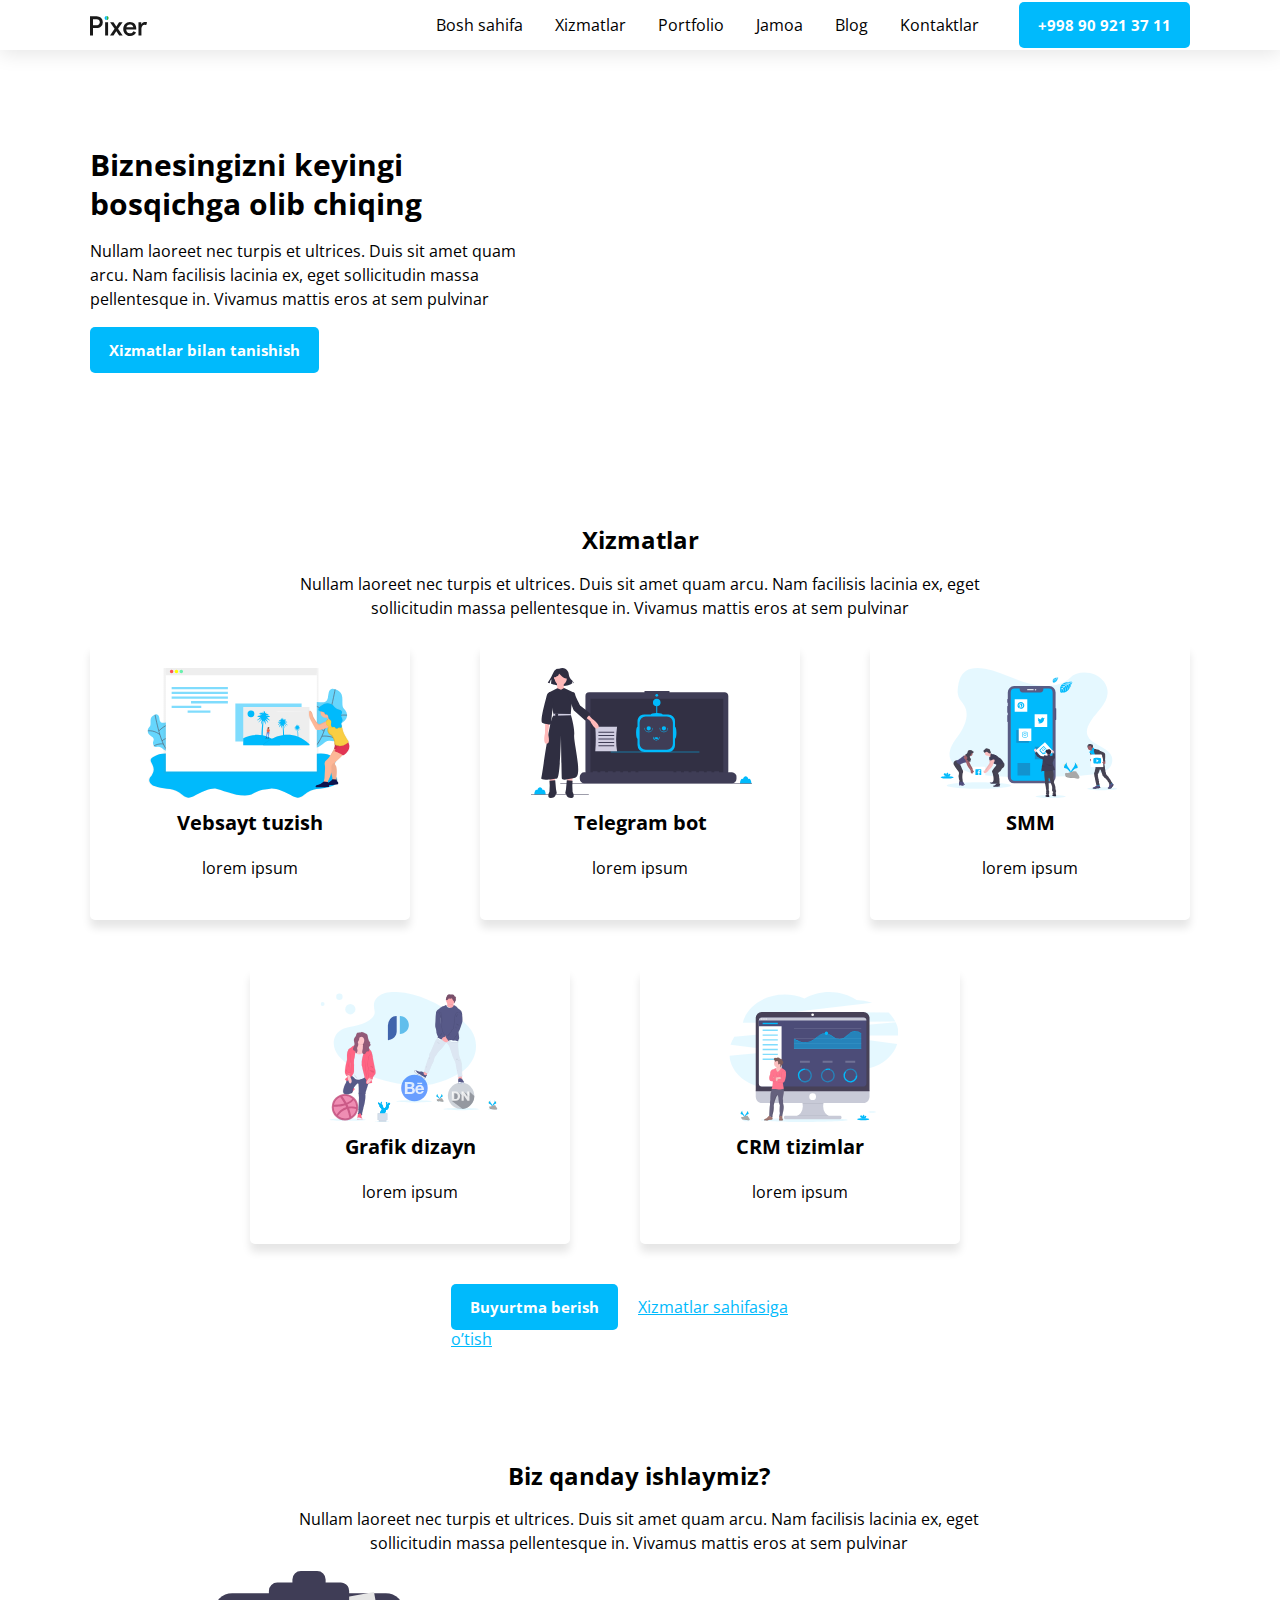
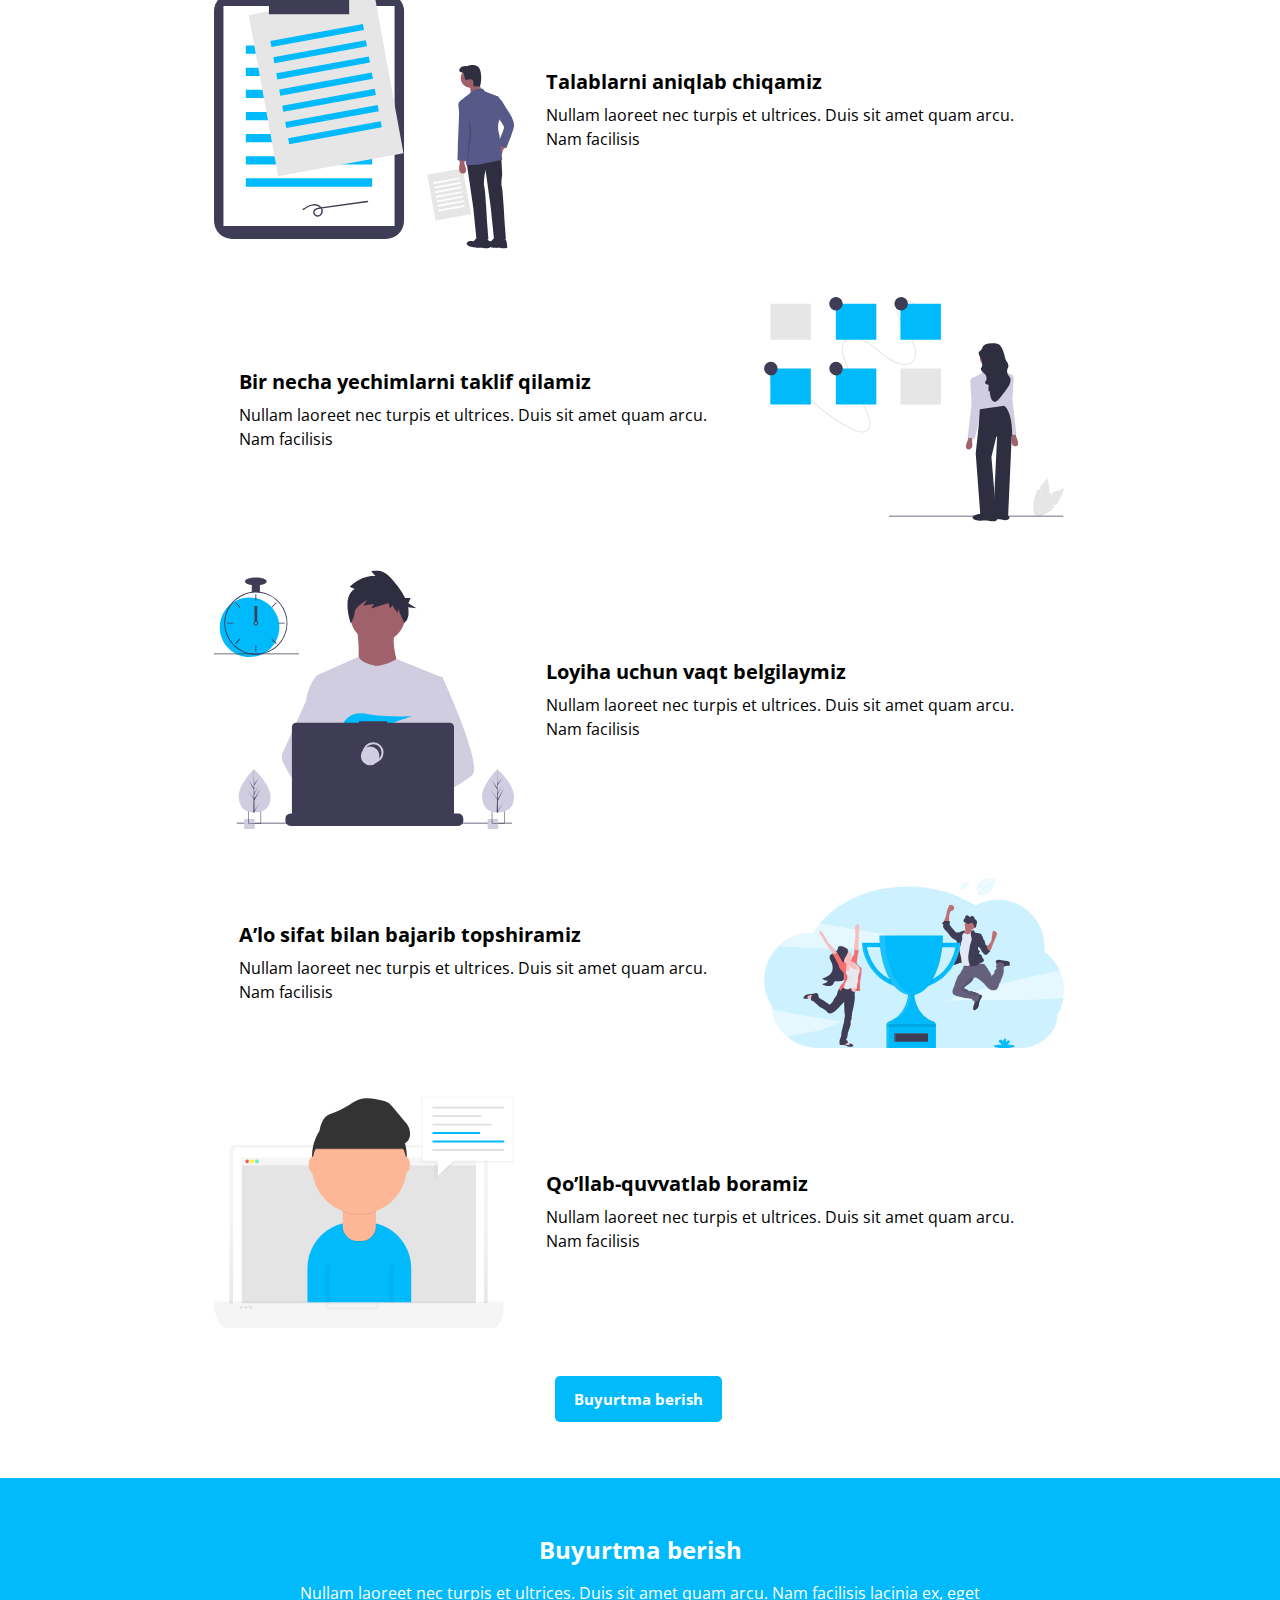
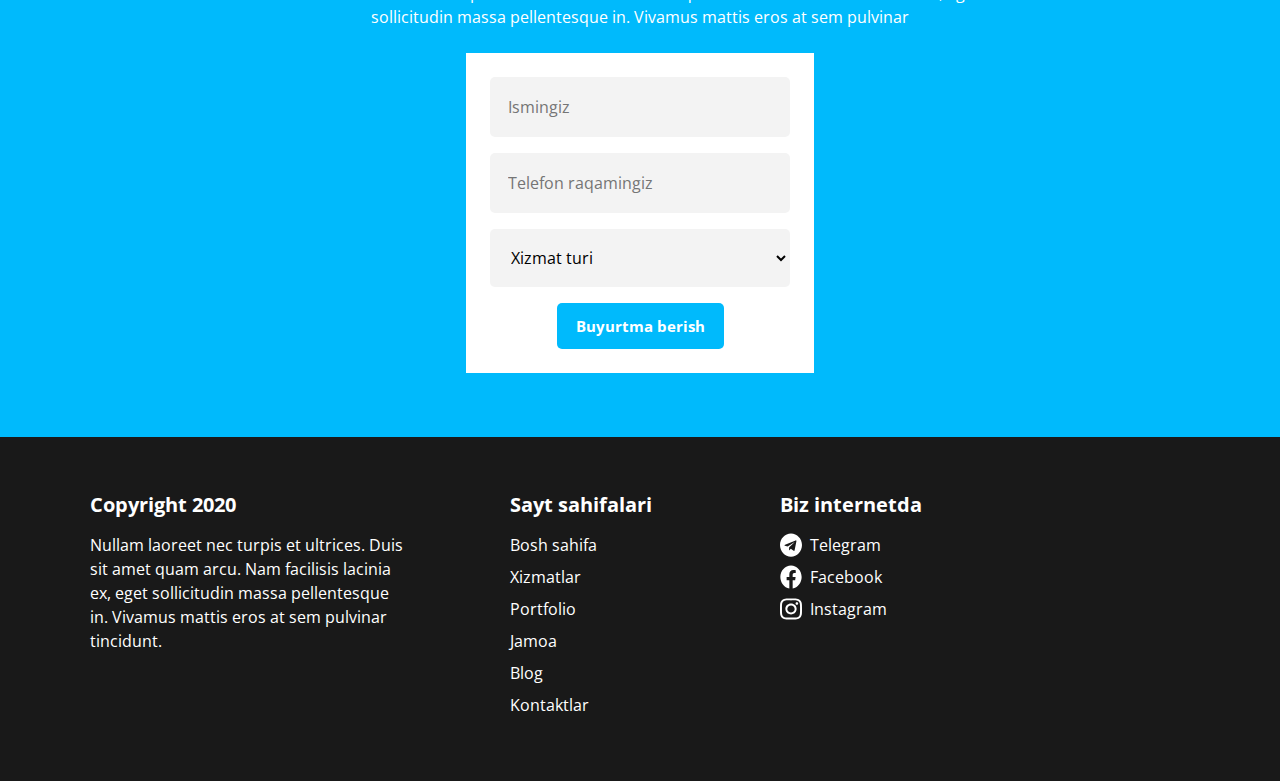
==== index.html @ 8076c312 "Initial commit" ====
<!DOCTYPE html>
<html lang="uz">
<head>
    <meta charset="UTF-8">
    <meta http-equiv="X-UA-Compatible" content="IE=edge">
    <meta name="viewport" content="width=device-width, initial-scale=1.0">
    <title>Pixer</title>
    <!-- <link rel="stylesheet" href="./css/normalize.css"> -->
    <!-- <link rel="stylesheet" href="./css/main.css"> -->
    <link rel="stylesheet" href="./css/main.min.css">
</head>
<body>
    <!-- header start -->
    <header class="header-inner">
        <div class="container">
            <div class="header-box">
                <a class="header-logo-link" href="./index.html">
                    <img class="header-logo-img" src="./img/Pixer-logo.svg" width="58" height="20" alt="Pixer's logo">
                </a>
                <!-- nav start -->
                <nav class="header-nav">
                    <ul class="nav-list">
                        <li class="nav-item">
                            <a class="nav-link" href="./index.html">Bosh sahifa</a>
                        </li>
                        <li class="nav-item">
                            <a class="nav-link" href="./services.html">Xizmatlar</a>
                        </li>
                        <li class="nav-item">
                            <a class="nav-link" href="./portfolio.html">Portfolio</a>
                        </li>
                        <li class="nav-item">
                            <a class="nav-link" href="./team.html">Jamoa</a>
                        </li>
                        <li class="nav-item">
                            <a class="nav-link" href="./blog.html">Blog</a>
                        </li>
                        <li class="nav-item">
                            <a class="nav-link" href="./contacts.html">Kontaktlar</a>
                        </li>
                    </ul>
                </nav>
                <!-- nav end -->
                <a class="header-link-tel header-tel" href="tel:+998909213711">+998 90 921 37 11</a>
            </div>
        </div>
    </header>
    <!-- header end -->
    <!-- main start -->
    <main>
        <!-- section business start -->
        <section class="business">
            <div class="container">
                <div class="business-box-primary">
                    <div class="business-box">
                        <h1 class="business-title">Biznesingizni keyingi bosqichga
                            olib chiqing</h1>
                        <div class="business-box-text">
                            <p class="business-text">
                                Nullam laoreet nec turpis et ultrices. Duis sit amet quam arcu. Nam facilisis lacinia
                                ex, eget sollicitudin massa pellentesque in. Vivamus mattis eros at sem pulvinar
                            </p>
                        </div>
                        <a class="header-link-tel business-link" href="#">Xizmatlar bilan tanishish</a>
                    </div>
                    <iframe class="business-video" width="458" height="258"
                        src="https://www.youtube.com/embed/6_pru8U2RmM" title="YouTube video player"
                        allow="accelerometer; autoplay; clipboard-write; encrypted-media; gyroscope; picture-in-picture"
                        allowfullscreen></iframe>
                </div>
            </div>
        </section>
        <!-- section business end -->

        <!-- section services start  -->
        <section class="services">
            <div class="container">
                <div class="services-box-primary">
                    <div class="services-box">
                        <h2 class="business-title services-title">Xizmatlar</h2>
                        <p class="business-text services-text">
                            Nullam laoreet nec turpis et ultrices. Duis sit amet quam arcu. Nam facilisis lacinia ex,
                            eget sollicitudin massa pellentesque in. Vivamus mattis eros at sem pulvinar
                        </p>
                    </div>
                    <ul class="services-list">
                        <li class="services-item services-item-website">
                            <a class="services-item-link" href="./website.html">
                                <h3 class="services-item-title">Vebsayt tuzish</h3>
                                <p class="services-item-text">lorem ipsum</p>
                            </a>
                        </li>
                        <li class="services-item services-item-bot">
                            <a class="services-item-link" href="./telegram.html">
                                <h3 class="services-item-title">Telegram bot</h3>
                                <p class="services-item-text">lorem ipsum</p>
                            </a>
                        </li>
                        <li class="services-item services-item-smm">
                            <a class="services-item-link" href="./smm.html">
                                <h3 class="services-item-title">SMM</h3>
                                <p class="services-item-text">lorem ipsum</p>
                            </a>
                        </li>
                        <li class="services-item services-item-graphic">
                            <a class="services-item-link" href="./graphic.html">
                                <h3 class="services-item-title">Grafik dizayn</h3>
                                <p class="services-item-text">lorem ipsum</p>
                            </a>
                        </li>
                        <li class="services-item services-item-crm">
                            <a class="services-item-link" href="./crm.html">
                                <h3 class="services-item-title">CRM tizimlar</h3>
                                <p class="services-item-text">lorem ipsum</p>
                            </a>
                        </li>
                    </ul>
                    <span class="services-box-tiny">
                        <a class="header-link-tel services-order-link business-link" href="#">Buyurtma berish</a>
                        <a class="services-link" href="#">Xizmatlar sahifasiga o’tish</a>
                    </span>
                </div>
            </div>
        </section>
        <!-- section services end  -->

        <!-- section work start -->
        <section class="work">
            <div class="container">
                <div class="work-box-primary">
                    <div class="work-box">
                        <h2 class="business-title work-title">Biz qanday ishlaymiz?</h2>
                        <p class="business-text work-text">
                            Nullam laoreet nec turpis et ultrices. Duis sit amet quam arcu. Nam facilisis lacinia ex,
                            eget sollicitudin massa pellentesque in. Vivamus mattis eros at sem pulvinar
                        </p>
                    </div>
                    <ol class="work-list">
                        <li class="work-item work-item-requirements">
                            <div class="work-item-box">
                                <h3 class="business-title work-item-title">Talablarni aniqlab chiqamiz</h3>
                                <p class="business-text work-item-text">
                                    Nullam laoreet nec turpis et ultrices. Duis sit amet quam arcu. Nam facilisis
                                </p>
                            </div>
                        </li>
                        <li class="work-item work-item-solutions">
                            <div class="work-item-box">
                                <h3 class="business-title work-item-title">
                                    Bir necha yechimlarni taklif qilamiz
                                </h3>
                                <p class="business-text work-item-text">
                                    Nullam laoreet nec turpis et ultrices. Duis sit amet quam arcu. Nam facilisis
                                </p>
                            </div>
                        </li>
                        <li class="work-item work-item-project">
                            <div class="work-item-box">
                                <h3 class="business-title work-item-title">
                                    Loyiha uchun vaqt belgilaymiz
                                </h3>
                                <p class="business-text work-item-text">
                                    Nullam laoreet nec turpis et ultrices. Duis sit amet quam arcu. Nam facilisis
                                </p>
                            </div>
                        </li>
                        <li class="work-item work-item-quality">
                            <div class="work-item-box">
                                <h3 class="business-title work-item-title">
                                    A’lo sifat bilan bajarib topshiramiz
                                </h3>
                                <p class="business-text work-item-text">
                                    Nullam laoreet nec turpis et ultrices. Duis sit amet quam arcu. Nam facilisis
                                </p>
                            </div>
                        </li>
                        <li class="work-item work-item-support">
                            <div class="work-item-box">
                                <h3 class="business-title work-item-title">
                                    Qo’llab-quvvatlab boramiz
                                </h3>
                                <p class="business-text work-item-text">
                                    Nullam laoreet nec turpis et ultrices. Duis sit amet quam arcu. Nam facilisis
                                </p>
                            </div>
                        </li>
                    </ol>
                    <span class="work-box-tiny">
                        <a class="header-link-tel business-link" href="#">Buyurtma berish</a>
                    </span>
                </div>
            </div>
        </section>
        <!-- section work end -->

        <!-- section order start -->
        <section class="order">
            <div class="container">
                <div class="order-box-primary">
                    <div class="order-box">
                        <h2 class="business-title order-title">Buyurtma berish</h2>
                        <p class="business-text order-text">
                            Nullam laoreet nec turpis et ultrices. Duis sit amet quam arcu. Nam facilisis lacinia ex,
                            eget sollicitudin massa pellentesque in. Vivamus mattis eros at sem pulvinar
                        </p>
                    </div>
                    <form class="order-form" action="https://echo.htmlacademy.ru/courses" method="post"
                        autocomplete="off">
                        <input class="business-text input-name" type="text" name="user_name"
                            aria-label="Enter your name" placeholder="Ismingiz" required>
                        <input class="business-text input-name" type="tel" name="user_phone"
                            aria-label="Enter your phone number" placeholder="Telefon raqamingiz" required>
                        <select class="business-text input-name" name="service_type" aria-label="Choose our services"
                            required>
                            <option value="" selected disabled>Xizmat turi</option>
                            <option value="Vebsayt tuzish">Vebsayt tuzish</option>
                            <option value="Telegram bot">Telegram bot</option>
                            <option value="SMM">SMM</option>
                            <option value="Grafik dizayn">Grafik dizayn</option>
                            <option value="CRM tizimlar">CRM tizimlar</option>
                        </select>
                        <button class="header-link-tel order-btn business-link" type="submit">
                            Buyurtma berish
                        </button>
                    </form>
                </div>
            </div>
        </section>
        <!-- section order end -->
    </main>
    <!-- main end -->

    <!-- footer start -->
    <footer class="site-footer">
        <div class="container">
            <div class="footer-box-primary">
                <div class="footer-box">
                    <strong class="business-text footer-item-text">Copyright 2020</strong>
                    <p class="business-text footer-text">
                        Nullam laoreet nec turpis et ultrices. Duis sit amet quam arcu. Nam facilisis lacinia ex, eget
                        sollicitudin massa pellentesque in. Vivamus mattis eros at sem pulvinar tincidunt.
                    </p>
                </div>
                <div>
                    <strong class="business-text footer-item-text">Sayt sahifalari</strong>
                    <ul class="footer-list">
                        <li class="footer-item">
                            <a class="footer-item-link" href="./index.html">Bosh sahifa</a>
                        </li>
                        <li class="footer-item">
                            <a class="footer-item-link" href="./services.html">Xizmatlar</a>
                        </li>
                        <li class="footer-item">
                            <a class="footer-item-link" href="./portfolio.html">Portfolio</a>
                        </li>
                        <li class="footer-item">
                            <a class="footer-item-link" href="./team.html">Jamoa</a>
                        </li>
                        <li class="footer-item">
                            <a class="footer-item-link" href="./blog.html">Blog</a>
                        </li>
                        <li class="footer-item">
                            <a class="footer-item-link" href="./contacts.html">Kontaktlar</a>
                        </li>
                    </ul>
                </div>
                <div>
                    <strong class="business-text footer-item-text">Biz internetda</strong>
                    <ul class="footer-list">
                        <li class="footer-item">
                            <a class="footer-item-link footer-item-icon-link footer-item-telegram" target="blank"
                                href="#">Telegram</a>
                        </li>
                        <li class="footer-item">
                            <a class="footer-item-link footer-item-icon-link footer-item-facebook" target="blank"
                                href="#">Facebook</a>
                        </li>
                        <li class="footer-item">
                            <a class="footer-item-link footer-item-icon-link footer-item-instagram" target="blank"
                                href="#">Instagram</a>
                        </li>
                    </ul>
                </div>
            </div>
        </div>
    </footer>
    <!-- footer end -->
</body>
</html>
---- css/main.css ----
:root {
    --text-color: #000;
    --link-color: #fff;
    --bgcolor-link: #00bafc;
    --bgcolor-link-hover: #00bafccc;
    --bgcolor-link-active: #00bafc99;
    --input-bgcolor: #f3f3f3;
    --footer-bgcolor: #191919;
    --bgcolor-active: #191919b3;
    --shadow-color: #0000001a;
    --shadow-color-active: #00000033;
}

@font-face {
    font-family: "Open Sans";
    font-style: normal;
    font-weight: 400;
    src: local(''),
        url('../fonts/open-sans-v29-latin-regular.woff2') format('woff2'),
        url('../fonts/open-sans-v29-latin-regular.woff') format('woff');
}

@font-face {
    font-family: "Open Sans";
    font-style: normal;
    font-weight: 700;
    src: local(''),
        url('../fonts/open-sans-v29-latin-700.woff2') format('woff2'),
        url('../fonts/open-sans-v29-latin-700.woff') format('woff');
}

* {
    box-sizing: border-box;
}

body {
    margin: 0px;
    font-family: "Open sans", "Arial", sans-serif;
    font-weight: 400;
}

img {
    vertical-align: middle;
}

.container {
    max-width: 1140px;
    margin: 0 auto;
    padding: 0px 20px;
}

/* header start */
.header-inner {
    box-shadow: 0px 4px 20px var(--shadow-color);
}

.header-box {
    display: flex;
    align-items: center;
}

.header-logo-link {
    margin-right: auto;
}

.header-logo-img {
    width: 58px;
}

.header-logo-img:hover {
    opacity: 0.8;
}

.header-logo-img:active {
    opacity: 0.5;
}

.header-nav {
    margin-right: 24px;
}

.nav-list {
    display: flex;
    /* margin: 0px; */
    padding: 0px;
    list-style-type: none;
}

.nav-link {
    padding: 16px;
    color: var(--text-color);
    text-decoration: none;
}

.nav-link:hover {
    border-bottom: 3px solid var(--footer-bgcolor);
}

.nav-link:active {
    color: var(--link-color);
    background-color: var(--bgcolor-active);
    border: none;
}

.header-link-tel {
    display: inline-block;
    padding: 8px 16px;
    font-family: 'Open Sans';
    font-size: 15px;
    line-height: 24px;
    font-weight: 700;
    color: var(--link-color);
    background-color: var(--bgcolor-link);
    border: 3px solid transparent;
    border-radius: 5px;
    text-decoration: none;
}

.header-tel:hover {
    color: var(--bgcolor-link);
    background-color: var(--link-color);
    border: 3px solid var(--bgcolor-link);
    border-radius: 5px;
}

.header-tel:active {
    color: var(--link-color);
    background-color: var(--bgcolor-link-active);
    border-radius: 5px;
    border: 3px solid transparent;
}

/* header end */

/* main start */
/* section business start */
.business {
    padding: 80px 0px;
}

.business-box-primary {
    display: flex;
    justify-content: space-between;
    align-items: center;
}

.business-box {
    width: 470px;
}

.business-title {
    margin: 0px;
    margin-bottom: 16px;
    font-family: "Open Sans";
    font-size: 30px;
    line-height: 130%;
    font-weight: 700;
    color: var(--text-color);
}

.business-box-text {
    width: 466px;
    margin-bottom: 16px;
}

.business-text {
    margin: 0px;
    margin-bottom: 16px;
    font-size: 16px;
    line-height: 24px;
    color: var(--text-color);
}

.business-link:hover {
    color: var(--link-color);
    background-color: var(--bgcolor-link-hover);
    border-radius: 5px;
}

.business-link:active {
    color: var(--link-color);
    background: var(--bgcolor-link-active);
    border-radius: 5px;
}

.business-video {
    border: none;
    border-radius: 5px;
}

/* section business end */

/* section services start */
.services {
    padding: 56px 0px;
}

.services-box {
    width: 719px;
    margin: 0 auto;
    margin-bottom: 24px;
}

.services-title {
    font-size: 24px;
    text-align: center;
}

.services-text {
    margin: 0px;
    text-align: center;
}

.services-list {
    display: flex;
    justify-content: center;
    flex-wrap: wrap;
    margin: 0px;
    margin-bottom: 40px;
    padding: 0px;
    list-style-type: none;
}

.services-item {
    width: 320px;
    margin-right: 70px;
    margin-bottom: 48px;
    padding: 24px 0px;
    border-radius: 5px;
    box-shadow: 0px 8px 8px var(--shadow-color);
}

.services-item:hover {
    box-shadow: 0px 12px 21px var(--shadow-color);
}

.services-item:active {
    box-shadow: 0px 4px 4px var(--shadow-color-active);
}

.services-item:nth-child(3) {
    margin-right: 0px;
}

.services-item:nth-child(4) {
    margin-bottom: 0px;
}

.services-item:nth-child(5) {
    margin-bottom: 0px;
}

.services-item::before {
    content: "";
    display: block;
    margin-bottom: -8px;
    background-repeat: no-repeat;

}

.services-item-website::before {
    width: 203px;
    margin-left: 57px;
    height: 130px;
    background-image: url("../img/website-illustration.svg");
}

.services-item-bot::before {
    width: 222px;
    margin-left: 50px;
    height: 130px;
    background-image: url("../img/bot-illustration.svg");
}

.services-item-smm::before {
    width: 177px;
    margin-left: 70px;
    height: 130px;
    background-image: url("../img/smm-illustration.svg");
}

.services-item-graphic::before {
    width: 179px;
    margin-left: 70px;
    height: 130px;
    background-image: url("../img/design-illustration.svg");
}

.services-item-crm::before {
    width: 169px;
    margin-left: 89px;
    height: 130px;
    background-image: url("../img/crm-illustration.svg");
}

.services-item-link {
    text-decoration: none;
}

.services-item-title {
    font-size: 20px;
    line-height: 130%;
    font-weight: 700;
    text-align: center;
    color: var(--text-color);
}

.services-item-text {
    font-size: 16px;
    line-height: 24px;
    text-align: center;
    color: var(--text-color);
}

.services-box-tiny {
    display: block;
    width: 378px;
    margin: 0 auto;
}

.services-order-link {
    display: inline-block;
    margin-right: 16px;
}

.services-link {
    color: var(--bgcolor-link);
}

/* section services end */

/* section work start */
.work {
    padding: 56px 137px 56px 134px;
}

.work-box {
    width: 719px;
    margin: 0 auto;
    margin-bottom: 16px;
}

.work-title {
    font-size: 24px;
    text-align: center;
}

.work-text {
    margin: 0px;
    text-align: center;
}

.work-list {
    width: 850px;
    margin: 0 auto;
    margin-bottom: 48px;
    padding: 0px;
    list-style-type: none;
}

.work-item {
    display: flex;
    flex-direction: row;
    align-items: center;
    margin: 0 auto;
    margin-bottom: 48px;
}

.work-item::before {
    content: "";
    margin-right: 32px;
    background-repeat: no-repeat;
}

.work-item:nth-child(even)::before {
    content: "";
    margin-right: 0px;
    margin-left: 32px;
    background-repeat: no-repeat;
}

.work-item:nth-child(even) {
    flex-direction: row-reverse;
    margin-right: 0px;
}

.work-item-requirements::before {
    width: 300px;
    height: 278px;
    background-image: url("../img/requirements.svg");
}

.work-item-solutions::before {
    width: 300px;
    height: 225px;
    background-image: url("../img/solutions.svg");
}

.work-item-project::before {
    width: 300px;
    height: 259px;
    background-image: url("../img/project.svg");
}

.work-item-quality::before {
    width: 300px;
    height: 171px;
    background-image: url("../img/quality.svg");
}

.work-item-support::before {
    width: 300px;
    height: 232px;
    background-image: url("../img/support.svg");
}

.work-item-box {
    width: 493px;
}

.work-item-title {
    margin-bottom: 8px;
    font-size: 20px;
}

.work-item-text {
    margin: 0px;
}

.work-box-tiny {
    display: block;
    width: 167px;
    margin: 0 auto;
}

/* section work end */

/* section order start */
.order {
    padding-top: 56px;
    padding-bottom: 64px;
    background-color: var(--bgcolor-link);
}

.order-box {
    width: 719px;
    margin: 0 auto;
    margin-bottom: 24px;
}

.order-title {
    font-size: 24px;
    text-align: center;
    color: var(--link-color);
}

.order-text {
    margin: 0px;
    text-align: center;
    color: var(--link-color);
}

.order-form {
    width: 348px;
    margin: 0 auto;
    padding: 24px;
    background-color: var(--link-color);
}

.input-name {
    width: 300px;
    padding: 16px 0px 16px 16px;
    color: var(--text-color);
    background-color: var(--input-bgcolor);
    border-color: transparent;
    border-radius: 5px;
}

.order-btn {
    display: block;
    width: 167px;
    margin: 0 auto;
    border-color: transparent;
}

/* secton order end */

/* main end */

/* footer start */
.site-footer {
    padding: 56px 0px;
    background-color: var(--footer-bgcolor);
}

.footer-box-primary {
    display: flex;
    align-items: baseline;
}

.footer-box {
    width: 320px;
    margin-right: 100px;
}

.footer-title {
    display: inline-block;
    font-weight: 700;
    font-size: 20px;
    line-height: 130%;
    color: var(--link-color);
}

.footer-text {
    margin: 0px;
    color: var(--link-color);
}

.footer-list {
    width: 183px;
    margin: 0px;
    margin-right: 87px;
    padding: 0px;
    list-style-type: none;
}

.footer-item-text {
    display: inline-block;
    font-weight: 700;
    font-size: 20px;
    color: var(--link-color);
}

.footer-item-link {
    display: block;
    margin-bottom: 8px;
    font-size: 16px;
    line-height: 24px;
    color: var(--link-color);
    text-decoration: none;
}

.footer-item-link:hover {
    color: var(--bgcolor-link);
}

.footer-item-link:active {
    opacity: 0.6;
}

.footer-item-icon-link {
    position: relative;
    padding-left: 30px;
}

.footer-item-icon-link::before {
    position: absolute;
    content: "";
    background-repeat: no-repeat;
    width: 22px;
    height: 24px;
    left: 0px;
}

.footer-item-telegram::before {
    background-image: url("../img/telegram.svg");
}

.footer-item-facebook::before {
    background-image: url("../img/facebook.svg");
}

.footer-item-instagram::before {
    background-image: url("../img/instagram.svg");
}

/* footer end */
---- css/main.min.css ----
/*! normalize.css v8.0.1 | MIT License | github.com/necolas/normalize.css */html{line-height:1.15;-webkit-text-size-adjust:100%}body{margin:0}main{display:block}h1{font-size:2em;margin:.67em 0}hr{box-sizing:content-box;height:0;overflow:visible}pre{font-family:monospace,monospace;font-size:1em}a{background-color:transparent}abbr[title]{border-bottom:none;text-decoration:underline;text-decoration:underline dotted}b,strong{font-weight:bolder}code,kbd,samp{font-family:monospace,monospace;font-size:1em}small{font-size:80%}sub,sup{font-size:75%;line-height:0;position:relative;vertical-align:baseline}sub{bottom:-.25em}sup{top:-.5em}img{border-style:none}button,input,optgroup,select,textarea{font-family:inherit;font-size:100%;line-height:1.15;margin:0}button,input{overflow:visible}button,select{text-transform:none}[type=button],[type=reset],[type=submit],button{-webkit-appearance:button}[type=button]::-moz-focus-inner,[type=reset]::-moz-focus-inner,[type=submit]::-moz-focus-inner,button::-moz-focus-inner{border-style:none;padding:0}[type=button]:-moz-focusring,[type=reset]:-moz-focusring,[type=submit]:-moz-focusring,button:-moz-focusring{outline:1px dotted ButtonText}fieldset{padding:.35em .75em .625em}legend{box-sizing:border-box;color:inherit;display:table;max-width:100%;padding:0;white-space:normal}progress{vertical-align:baseline}textarea{overflow:auto}[type=checkbox],[type=radio]{box-sizing:border-box;padding:0}[type=number]::-webkit-inner-spin-button,[type=number]::-webkit-outer-spin-button{height:auto}[type=search]{-webkit-appearance:textfield;outline-offset:-2px}[type=search]::-webkit-search-decoration{-webkit-appearance:none}::-webkit-file-upload-button{-webkit-appearance:button;font:inherit}details{display:block}summary{display:list-item}template{display:none}[hidden]{display:none}:root{--text-color:#000;--link-color:#fff;--bgcolor-link:#00bafc;--bgcolor-link-hover:#00bafccc;--bgcolor-link-active:#00bafc99;--input-bgcolor:#f3f3f3;--footer-bgcolor:#191919;--bgcolor-active:#191919b3;--shadow-color:#0000001a;--shadow-color-active:#00000033}@font-face{font-family:"Open Sans";font-style:normal;font-weight:400;src:local(''),url('../fonts/open-sans-v29-latin-regular.woff2') format('woff2'),url('../fonts/open-sans-v29-latin-regular.woff') format('woff')}@font-face{font-family:"Open Sans";font-style:normal;font-weight:700;src:local(''),url('../fonts/open-sans-v29-latin-700.woff2') format('woff2'),url('../fonts/open-sans-v29-latin-700.woff') format('woff')}*{-webkit-box-sizing:border-box;box-sizing:border-box}body{margin:0;font-family:"Open sans",Arial,sans-serif;font-weight:400}img{vertical-align:middle}.container{max-width:1140px;margin:0 auto;padding:0 20px}.header-inner{-webkit-box-shadow:0 4px 20px var(--shadow-color);box-shadow:0 4px 20px var(--shadow-color)}.header-box{display:-webkit-box;display:-ms-flexbox;display:flex;-webkit-box-align:center;-ms-flex-align:center;align-items:center}.header-logo-link{margin-right:auto}.header-logo-img{width:58px}.header-logo-img:hover{opacity:.8}.header-logo-img:active{opacity:.5}.header-nav{margin-right:24px}.nav-list{display:-webkit-box;display:-ms-flexbox;display:flex;padding:0;list-style-type:none}.nav-link{padding:16px;color:var(--text-color);text-decoration:none}.nav-link:hover{border-bottom:3px solid var(--footer-bgcolor)}.nav-link:active{color:var(--link-color);background-color:var(--bgcolor-active);border:none}.header-link-tel{display:inline-block;padding:8px 16px;font-family:'Open Sans';font-size:15px;line-height:24px;font-weight:700;color:var(--link-color);background-color:var(--bgcolor-link);border:3px solid transparent;border-radius:5px;text-decoration:none}.header-tel:hover{color:var(--bgcolor-link);background-color:var(--link-color);border:3px solid var(--bgcolor-link);border-radius:5px}.header-tel:active{color:var(--link-color);background-color:var(--bgcolor-link-active);border-radius:5px;border:3px solid transparent}.business{padding:80px 0}.business-box-primary{display:-webkit-box;display:-ms-flexbox;display:flex;-webkit-box-pack:justify;-ms-flex-pack:justify;justify-content:space-between;-webkit-box-align:center;-ms-flex-align:center;align-items:center}.business-box{width:470px}.business-title{margin:0;margin-bottom:16px;font-family:"Open Sans";font-size:30px;line-height:130%;font-weight:700;color:var(--text-color)}.business-box-text{width:466px;margin-bottom:16px}.business-text{margin:0;margin-bottom:16px;font-size:16px;line-height:24px;color:var(--text-color)}.business-link:hover{color:var(--link-color);background-color:var(--bgcolor-link-hover);border-radius:5px}.business-link:active{color:var(--link-color);background:var(--bgcolor-link-active);border-radius:5px}.business-video{border:none;border-radius:5px}.services{padding:56px 0}.services-box{width:719px;margin:0 auto;margin-bottom:24px}.services-title{font-size:24px;text-align:center}.services-text{margin:0;text-align:center}.services-list{display:-webkit-box;display:-ms-flexbox;display:flex;-webkit-box-pack:center;-ms-flex-pack:center;justify-content:center;-ms-flex-wrap:wrap;flex-wrap:wrap;margin:0;margin-bottom:40px;padding:0;list-style-type:none}.services-item{width:320px;margin-right:70px;margin-bottom:48px;padding:24px 0;border-radius:5px;-webkit-box-shadow:0 8px 8px var(--shadow-color);box-shadow:0 8px 8px var(--shadow-color)}.services-item:hover{-webkit-box-shadow:0 12px 21px var(--shadow-color);box-shadow:0 12px 21px var(--shadow-color)}.services-item:active{-webkit-box-shadow:0 4px 4px var(--shadow-color-active);box-shadow:0 4px 4px var(--shadow-color-active)}.services-item:nth-child(3){margin-right:0}.services-item:nth-child(4){margin-bottom:0}.services-item:nth-child(5){margin-bottom:0}.services-item::before{content:"";display:block;margin-bottom:-8px;background-repeat:no-repeat}.services-item-website::before{width:203px;margin-left:57px;height:130px;background-image:url("../img/website-illustration.svg")}.services-item-bot::before{width:222px;margin-left:50px;height:130px;background-image:url("../img/bot-illustration.svg")}.services-item-smm::before{width:177px;margin-left:70px;height:130px;background-image:url("../img/smm-illustration.svg")}.services-item-graphic::before{width:179px;margin-left:70px;height:130px;background-image:url("../img/design-illustration.svg")}.services-item-crm::before{width:169px;margin-left:89px;height:130px;background-image:url("../img/crm-illustration.svg")}.services-item-link{text-decoration:none}.services-item-title{font-size:20px;line-height:130%;font-weight:700;text-align:center;color:var(--text-color)}.services-item-text{font-size:16px;line-height:24px;text-align:center;color:var(--text-color)}.services-box-tiny{display:block;width:378px;margin:0 auto}.services-order-link{display:inline-block;margin-right:16px}.services-link{color:var(--bgcolor-link)}.work{padding:56px 137px 56px 134px}.work-box{width:719px;margin:0 auto;margin-bottom:16px}.work-title{font-size:24px;text-align:center}.work-text{margin:0;text-align:center}.work-list{width:850px;margin:0 auto;margin-bottom:48px;padding:0;list-style-type:none}.work-item{display:-webkit-box;display:-ms-flexbox;display:flex;-webkit-box-orient:horizontal;-webkit-box-direction:normal;-ms-flex-direction:row;flex-direction:row;-webkit-box-align:center;-ms-flex-align:center;align-items:center;margin:0 auto;margin-bottom:48px}.work-item::before{content:"";margin-right:32px;background-repeat:no-repeat}.work-item:nth-child(even)::before{content:"";margin-right:0;margin-left:32px;background-repeat:no-repeat}.work-item:nth-child(even){-webkit-box-orient:horizontal;-webkit-box-direction:reverse;-ms-flex-direction:row-reverse;flex-direction:row-reverse;margin-right:0}.work-item-requirements::before{width:300px;height:278px;background-image:url("../img/requirements.svg")}.work-item-solutions::before{width:300px;height:225px;background-image:url("../img/solutions.svg")}.work-item-project::before{width:300px;height:259px;background-image:url("../img/project.svg")}.work-item-quality::before{width:300px;height:171px;background-image:url("../img/quality.svg")}.work-item-support::before{width:300px;height:232px;background-image:url("../img/support.svg")}.work-item-box{width:493px}.work-item-title{margin-bottom:8px;font-size:20px}.work-item-text{margin:0}.work-box-tiny{display:block;width:167px;margin:0 auto}.order{padding-top:56px;padding-bottom:64px;background-color:var(--bgcolor-link)}.order-box{width:719px;margin:0 auto;margin-bottom:24px}.order-title{font-size:24px;text-align:center;color:var(--link-color)}.order-text{margin:0;text-align:center;color:var(--link-color)}.order-form{width:348px;margin:0 auto;padding:24px;background-color:var(--link-color)}.input-name{width:300px;padding:16px 0 16px 16px;color:var(--text-color);background-color:var(--input-bgcolor);border-color:transparent;border-radius:5px}.order-btn{display:block;width:167px;margin:0 auto;border-color:transparent}.site-footer{padding:56px 0;background-color:var(--footer-bgcolor)}.footer-box-primary{display:-webkit-box;display:-ms-flexbox;display:flex;-webkit-box-align:baseline;-ms-flex-align:baseline;align-items:baseline}.footer-box{width:320px;margin-right:100px}.footer-title{display:inline-block;font-weight:700;font-size:20px;line-height:130%;color:var(--link-color)}.footer-text{margin:0;color:var(--link-color)}.footer-list{width:183px;margin:0;margin-right:87px;padding:0;list-style-type:none}.footer-item-text{display:inline-block;font-weight:700;font-size:20px;color:var(--link-color)}.footer-item-link{display:block;margin-bottom:8px;font-size:16px;line-height:24px;color:var(--link-color);text-decoration:none}.footer-item-link:hover{color:var(--bgcolor-link)}.footer-item-link:active{opacity:.6}.footer-item-icon-link{position:relative;padding-left:30px}.footer-item-icon-link::before{position:absolute;content:"";background-repeat:no-repeat;width:22px;height:24px;left:0}.footer-item-telegram::before{background-image:url("../img/telegram.svg")}.footer-item-facebook::before{background-image:url("../img/facebook.svg")}.footer-item-instagram::before{background-image:url("../img/instagram.svg")}
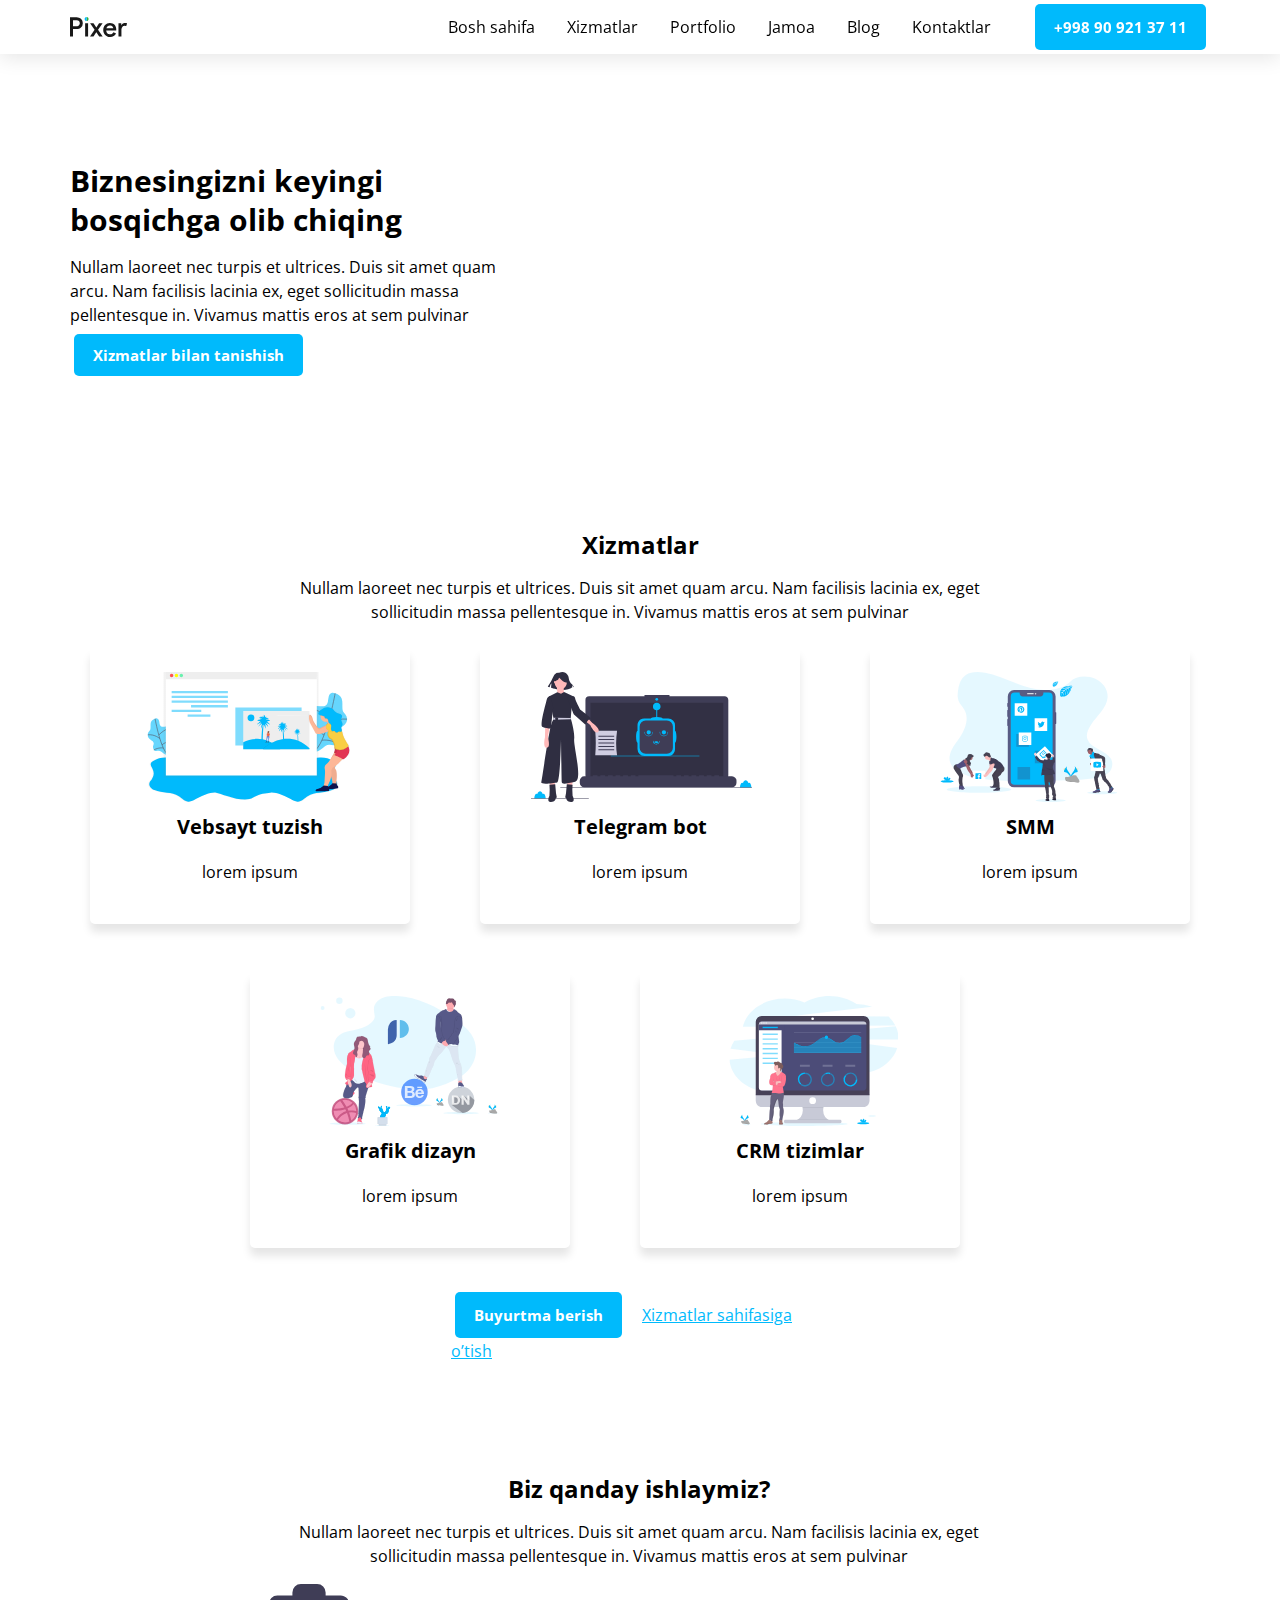
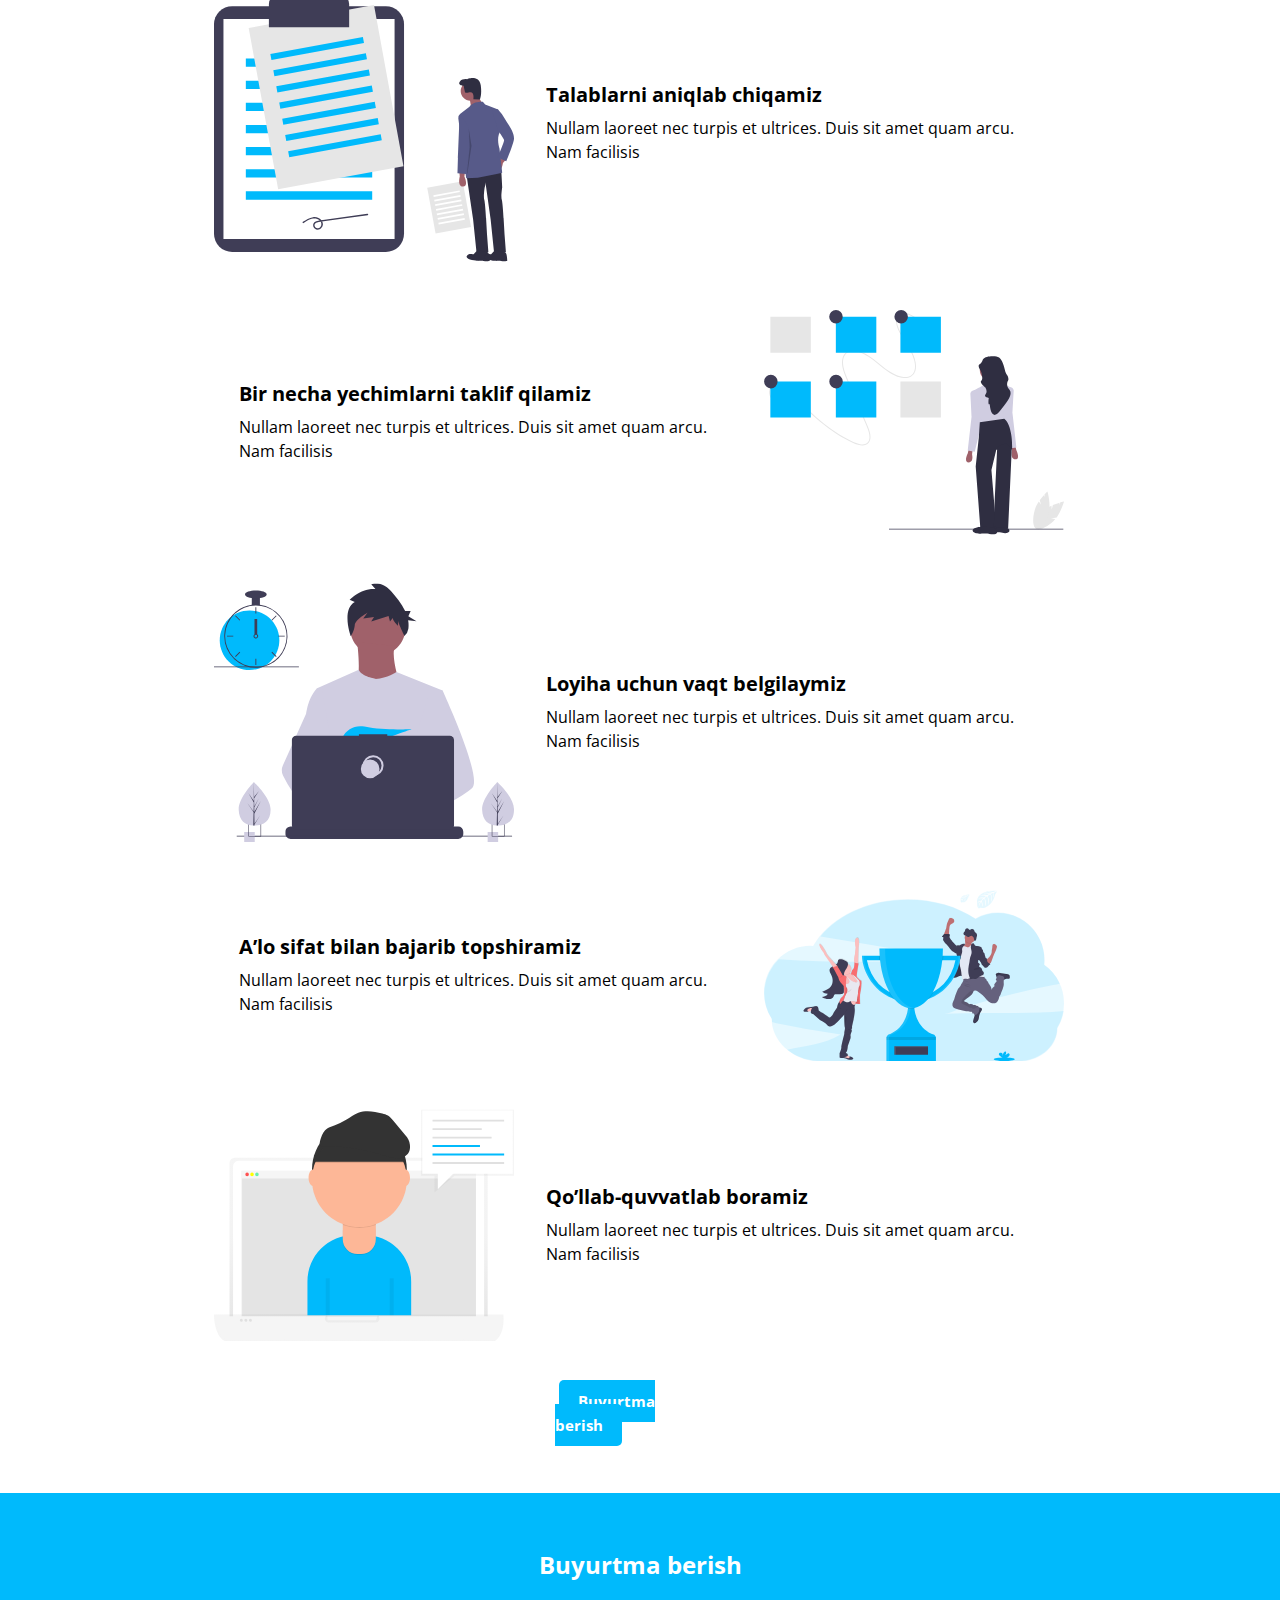
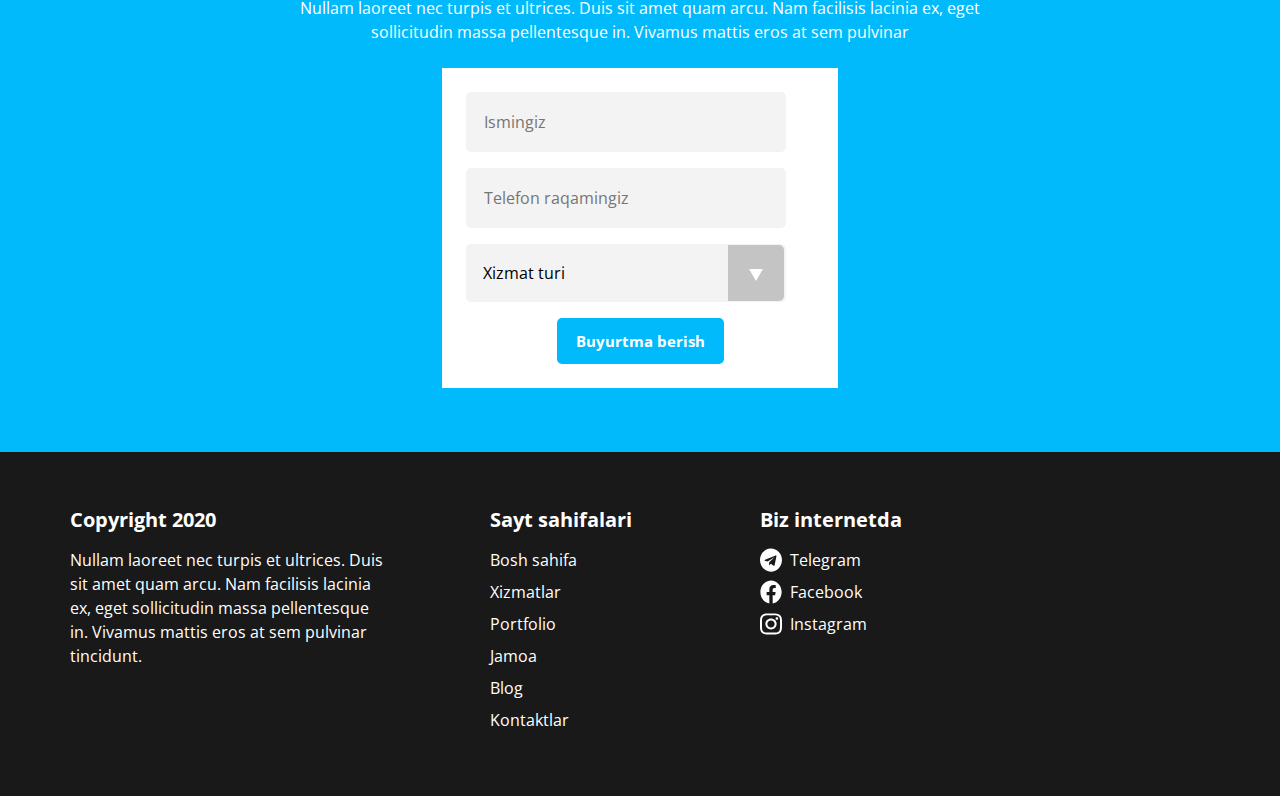
==== commit 153a518a: "Complete" ====
--- a/index.html
+++ b/index.html
@@ -5,9 +5,9 @@
     <meta http-equiv="X-UA-Compatible" content="IE=edge">
     <meta name="viewport" content="width=device-width, initial-scale=1.0">
     <title>Pixer</title>
-    <!-- <link rel="stylesheet" href="./css/normalize.css"> -->
-    <!-- <link rel="stylesheet" href="./css/main.css"> -->
-    <link rel="stylesheet" href="./css/main.min.css">
+    <link rel="stylesheet" href="./css/normalize.css">
+    <link rel="stylesheet" href="./css/main.css">
+    <!-- <link rel="stylesheet" href="./css/main.min.css"> -->
 </head>
 <body>
     <!-- header start -->
@@ -25,6 +25,23 @@
                         </li>
                         <li class="nav-item">
                             <a class="nav-link" href="./services.html">Xizmatlar</a>
+                            <ul class="nav-services-list">
+                                <li class="nav-services-item">
+                                    <a class="nav-services-link" href="#">Vebsayt</a>
+                                </li>
+                                <li class="nav-services-item">
+                                    <a class="nav-services-link" href="#">Telegram bot</a>
+                                </li>
+                                <li class="nav-services-item">
+                                    <a class="nav-services-link" href="#">SMM</a>
+                                </li>
+                                <li class="nav-services-item">
+                                    <a class="nav-services-link" href="#">Grafik dizayn</a>
+                                </li>
+                                <li class="nav-services-item">
+                                    <a class="nav-services-link" href="#">CRM tizim</a>
+                                </li>
+                            </ul>
                         </li>
                         <li class="nav-item">
                             <a class="nav-link" href="./portfolio.html">Portfolio</a>
@@ -36,7 +53,7 @@
                             <a class="nav-link" href="./blog.html">Blog</a>
                         </li>
                         <li class="nav-item">
-                            <a class="nav-link" href="./contacts.html">Kontaktlar</a>
+                            <a class="nav-link" href="#contact">Kontaktlar</a>
                         </li>
                     </ul>
                 </nav>
@@ -47,7 +64,7 @@
     </header>
     <!-- header end -->
     <!-- main start -->
-    <main>
+    <main class="site-main">
         <!-- section business start -->
         <section class="business">
             <div class="container">
@@ -61,7 +78,7 @@
                                 ex, eget sollicitudin massa pellentesque in. Vivamus mattis eros at sem pulvinar
                             </p>
                         </div>
-                        <a class="header-link-tel business-link" href="#">Xizmatlar bilan tanishish</a>
+                        <a class="header-link-tel business-link" href="#services">Xizmatlar bilan tanishish</a>
                     </div>
                     <iframe class="business-video" width="458" height="258"
                         src="https://www.youtube.com/embed/6_pru8U2RmM" title="YouTube video player"
@@ -73,7 +90,7 @@
         <!-- section business end -->
 
         <!-- section services start  -->
-        <section class="services">
+        <section class="services" id="services">
             <div class="container">
                 <div class="services-box-primary">
                     <div class="services-box">
@@ -116,7 +133,7 @@
                         </li>
                     </ul>
                     <span class="services-box-tiny">
-                        <a class="header-link-tel services-order-link business-link" href="#">Buyurtma berish</a>
+                        <a class="header-link-tel services-order-link business-link" href="#order">Buyurtma berish</a>
                         <a class="services-link" href="#">Xizmatlar sahifasiga o’tish</a>
                     </span>
                 </div>
@@ -186,7 +203,7 @@
                         </li>
                     </ol>
                     <span class="work-box-tiny">
-                        <a class="header-link-tel business-link" href="#">Buyurtma berish</a>
+                        <a class="header-link-tel business-link" href="#order">Buyurtma berish</a>
                     </span>
                 </div>
             </div>
@@ -194,7 +211,7 @@
         <!-- section work end -->
 
         <!-- section order start -->
-        <section class="order">
+        <section class="order" id="order">
             <div class="container">
                 <div class="order-box-primary">
                     <div class="order-box">
@@ -210,7 +227,7 @@
                             aria-label="Enter your name" placeholder="Ismingiz" required>
                         <input class="business-text input-name" type="tel" name="user_phone"
                             aria-label="Enter your phone number" placeholder="Telefon raqamingiz" required>
-                        <select class="business-text input-name" name="service_type" aria-label="Choose our services"
+                        <select class="business-text input-name order-select" name="service_type" aria-label="Choose our services"
                             required>
                             <option value="" selected disabled>Xizmat turi</option>
                             <option value="Vebsayt tuzish">Vebsayt tuzish</option>
@@ -231,7 +248,7 @@
     <!-- main end -->
 
     <!-- footer start -->
-    <footer class="site-footer">
+    <footer class="site-footer" id="contact">
         <div class="container">
             <div class="footer-box-primary">
                 <div class="footer-box">
--- a/css/main.css
+++ b/css/main.css
@@ -1,6 +1,7 @@
 :root {
     --text-color: #000;
     --link-color: #fff;
+    --list-bgcolor: #f4f4f4;
     --bgcolor-link: #00bafc;
     --bgcolor-link-hover: #00bafccc;
     --bgcolor-link-active: #00bafc99;
@@ -29,18 +30,37 @@
         url('../fonts/open-sans-v29-latin-700.woff') format('woff');
 }
 
-* {
+html {
+    height: 100%;
     box-sizing: border-box;
+    scroll-behavior: smooth;
 }
 
 body {
+    display: flex;
+    flex-direction: column;
+    height: 100%;
     margin: 0px;
     font-family: "Open sans", "Arial", sans-serif;
     font-weight: 400;
 }
 
 img {
-    vertical-align: middle;
+    display: block;
+    height: auto;
+}
+
+.visually-hidden {
+    position: absolute;
+    width: 1px;
+    height: 1px;
+    margin: -1px;
+    padding: 0;
+    border: 0;
+    white-space: nowrap;
+    clip-path: inset(100%);
+    clip: rect(0 0 0 0);
+    overflow: hidden;
 }
 
 .container {
@@ -51,7 +71,11 @@
 
 /* header start */
 .header-inner {
+    position: fixed;
+    width: 100%;
     box-shadow: 0px 4px 20px var(--shadow-color);
+    background-color: var(--link-color);
+    z-index: 3;
 }
 
 .header-box {
@@ -81,7 +105,7 @@
 
 .nav-list {
     display: flex;
-    /* margin: 0px; */
+    margin: 0px;
     padding: 0px;
     list-style-type: none;
 }
@@ -102,10 +126,55 @@
     border: none;
 }
 
+.nav-item:nth-child(2) {
+    position: relative;
+}
+
+.nav-item:nth-child(2):hover .nav-services-list {
+    display: block;
+    transition: all 0.5s ease;
+}
+
+.nav-item:nth-child(2):hover .nav-services-link {
+    display: block;
+    transition: all 0.5s ease;
+}
+
+.nav-services-list {
+    position: absolute;
+    top: 37px;
+    left: 0px;
+    display: none;
+    margin: 0px;
+    padding: 0px;
+    list-style-type: none;
+}
+
+.nav-services-item {
+    width: 132px;
+    background-color: #fff;
+}
+
+.nav-services-link {
+    padding: 16px;
+    color: var(--text-color);
+    text-decoration: none;
+}
+
+.nav-services-link:hover {
+    color: var(--link-color);
+    background-color: var(--bgcolor-link);
+}
+
+.nav-services-link:active {
+    color: var(--link-color);
+    background-color: var(--bgcolor-link-active);
+}
+
 .header-link-tel {
-    display: inline-block;
+    margin: 4px;
     padding: 8px 16px;
-    font-family: 'Open Sans';
+    font-family: "Open Sans";
     font-size: 15px;
     line-height: 24px;
     font-weight: 700;
@@ -133,9 +202,14 @@
 /* header end */
 
 /* main start */
+.site-main {
+    flex-grow: 1;
+}
+
 /* section business start */
 .business {
-    padding: 80px 0px;
+    padding-top: 135px;
+    padding-bottom: 80px;
 }
 
 .business-box-primary {
@@ -210,7 +284,34 @@
     margin: 0px;
     text-align: center;
 }
-
+.website-list {
+    padding: 0px;
+    list-style-type: none;
+}
+.website-item {
+    position: relative;
+    margin-left: 20px;
+    margin-bottom: 8px;
+    font-size: 16px;
+line-height: 24px;
+color: var(--text-color);
+}
+.website-item:last-child{
+    margin-bottom: 16px;
+}
+.website-item::before{
+    content: "";
+    position: absolute;
+    top: 4px;
+    left: -20px;
+    display: inline-block;
+    width: 12px;
+    height: 12px;
+    background-color: var(--bgcolor-link);
+    border: 1px solid transparent;
+    border-radius: 50%;
+
+}
 .services-list {
     display: flex;
     justify-content: center;
@@ -475,8 +576,15 @@
     border-color: transparent;
     border-radius: 5px;
 }
-
-.order-btn {
+.order-select{
+    position: relative;
+    width: 320px;
+    background-image: url("../img/input-line.svg");
+    background-repeat: no-repeat;
+    background-position-x: calc(50% + 130px);
+    appearance: none;
+}
+.order-btn{
     display: block;
     width: 167px;
     margin: 0 auto;
@@ -574,4 +682,155 @@
     background-image: url("../img/instagram.svg");
 }
 
-/* footer end */+/* footer end */
+
+/* page 2 services */
+
+/* main start */
+/* section service start */
+.service {
+    padding-top: 122px;
+}
+
+.service-box {
+    width: 800px;
+    margin: 0 auto;
+    margin-bottom: 72px;
+}
+
+.service-title {
+    margin: 0px;
+    margin-bottom: 16px;
+    font-size: 40px;
+    line-height: 130%;
+    font-weight: 700;
+    text-align: center;
+    color: var(--text-color);
+
+}
+
+.service-text {
+    margin: 0px;
+    font-size: 16px;
+    line-height: 24px;
+    text-align: center;
+    color: var(--text-color);
+}
+
+.service-list {
+    margin: 0px;
+    padding: 80px 0px;
+    background-color: var(--list-bgcolor);
+    list-style-type: none;
+}
+
+.service-item {
+    position: relative;
+    width: 804px;
+    margin: 0 auto;
+    margin-bottom: 64px;
+    padding: 32px 32px 32px 0px;
+    background-color: var(--link-color);
+    border-radius: 5px;
+    box-shadow: 0px 8px 8px var(--shadow-color);
+}
+.service-item:last-child{
+    margin-bottom: 0px;
+}
+.service-item:hover {
+    box-shadow: 0px 12px 21px var(--shadow-color);
+}
+
+.service-item:active {
+    box-shadow: 0px 4px 4px var(--shadow-color-active);
+}
+
+.service-item::before {
+    position: absolute;
+    left: 24px;
+    content: "";
+    width: 200px;
+    height: 128px;
+}
+.service-item-website::before{
+    background-image: url("../img/website-illustration.svg");
+}
+.service-item-telegram::before{
+    height: 117px;
+    background-image: url("../img/bot-illustration.svg");
+}
+.service-item-smm::before{
+    height: 146px;
+    background-image: url("../img/smm-illustration.svg");
+}
+.service-item-graphic::before{
+    height: 145px;
+    background-image: url("../img/design-illustration.svg");
+}
+.service-item-crm::before{
+    height: 154px;
+    background-image: url("../img/crm-illustration.svg");
+}
+.service-item-box {
+    width: 541px;
+    margin-left: auto;
+}
+
+.service-item-title {
+    margin: 0px;
+    font-size: 20px;
+    line-height: 130%;
+    font-weight: 700;
+    color: var(--text-color);
+}
+
+.service-item-text {
+    font-size: 16px;
+    line-height: 24px;
+    color: var(--text-color);
+}
+
+.service-item-type-text {
+    position: relative;
+    margin: 0px;
+    margin-bottom: 8px;
+    margin-left: 20px;
+}
+
+.service-bottom{
+    margin-bottom: 16px;
+}
+
+.service-item-tiny {
+    position: absolute;
+    top: 4px;
+    left: -20px;
+    display: inline-block;
+    width: 12px;
+    height: 12px;
+    background-color: var(--bgcolor-link);
+    border: 1px solid transparent;
+    border-radius: 50%;
+}
+
+.service-item-link {
+    display: inline-block;
+    margin-right: 16px;
+    padding: 8px 16px;
+    font-size: 16px;
+    line-height: 24px;
+    font-weight: 700;
+    color: var(--link-color);
+    background-color: var(--bgcolor-link);
+    border-radius: 5px;
+    text-decoration: none;
+}
+
+.service-item-link-info {
+    font-size: 16px;
+    line-height: 24px;
+    color: var(--bgcolor-link);
+}
+
+/* section service end */
+/* main end */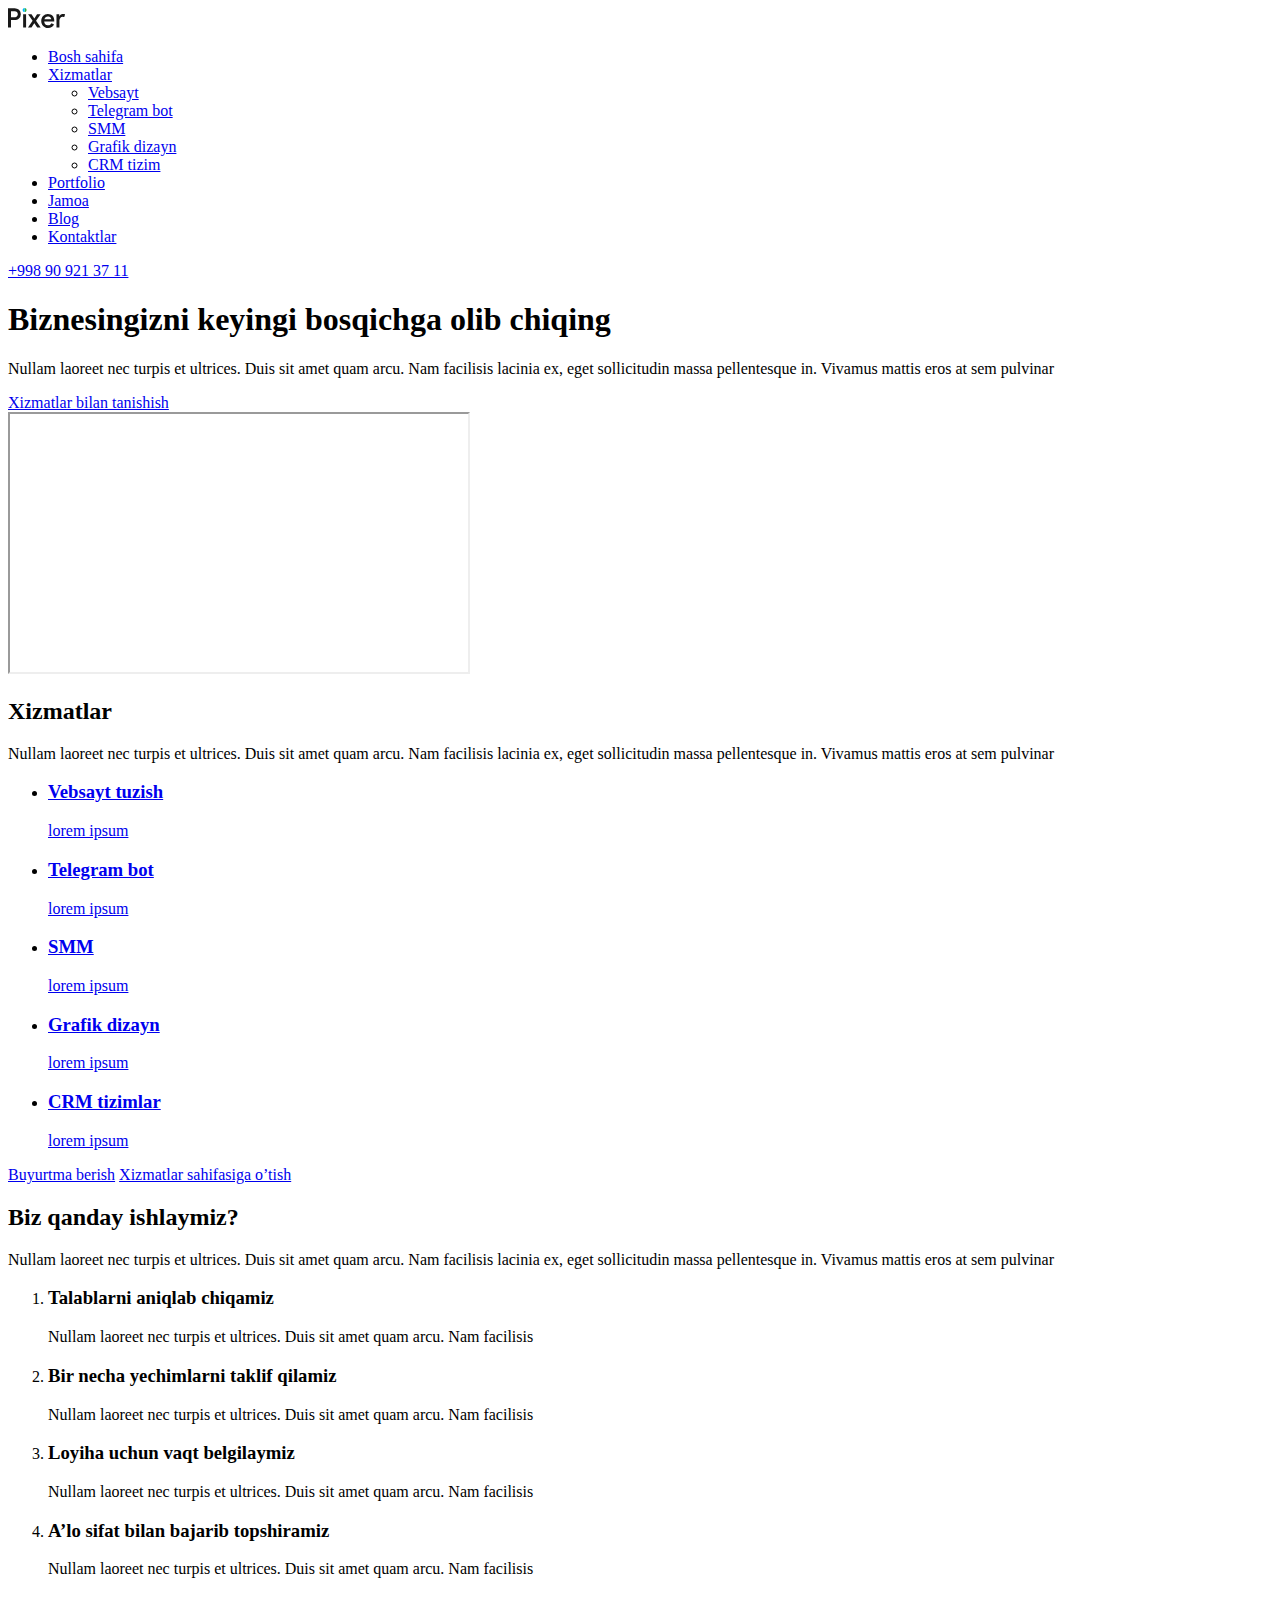
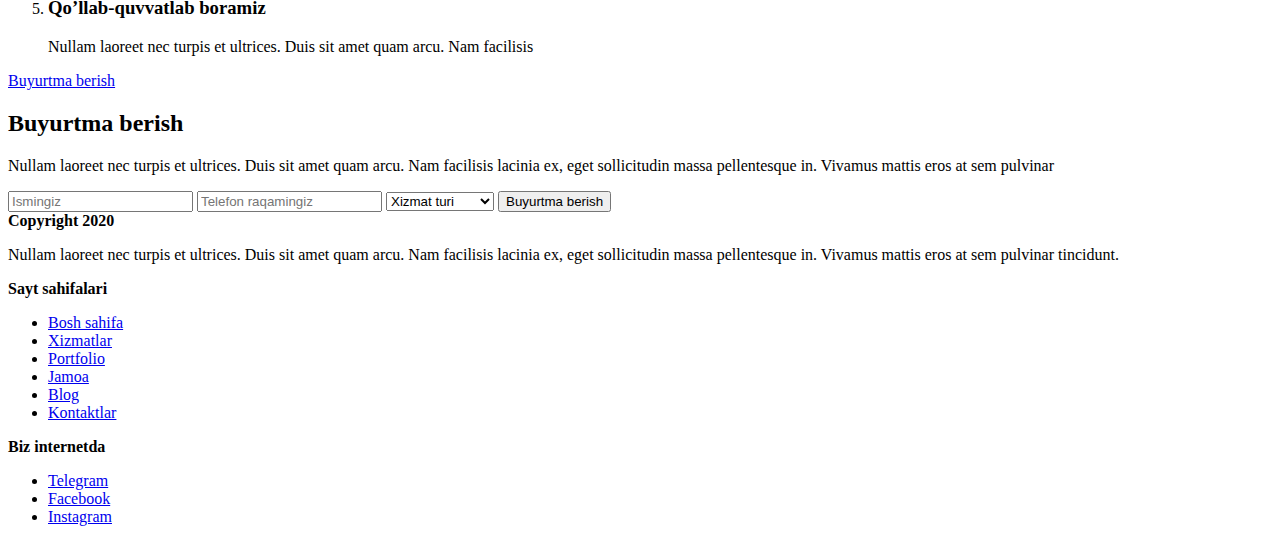
==== commit 152d08be: "Finished" ====
--- a/index.html
+++ b/index.html
@@ -5,8 +5,8 @@
     <meta http-equiv="X-UA-Compatible" content="IE=edge">
     <meta name="viewport" content="width=device-width, initial-scale=1.0">
     <title>Pixer</title>
-    <link rel="stylesheet" href="./css/normalize.css">
-    <link rel="stylesheet" href="./css/main.css">
+    <!-- <link rel="stylesheet" href="./css/normalize.css"> -->
+    <!-- <link rel="stylesheet" href="./css/main.css"> -->
     <!-- <link rel="stylesheet" href="./css/main.min.css"> -->
 </head>
 <body>
--- a/css/main.css
+++ b/css/main.css
@@ -111,51 +111,56 @@
 }
 
 .nav-link {
+    display: inline-block;
     padding: 16px;
     color: var(--text-color);
+    font-weight: 400;
+    font-size: 15px;
+    line-height: 24px;
+    border-bottom: 3px solid transparent;
     text-decoration: none;
 }
 
 .nav-link:hover {
-    border-bottom: 3px solid var(--footer-bgcolor);
+    border-color: var(--footer-bgcolor);
 }
 
 .nav-link:active {
     color: var(--link-color);
+    border-bottom: 3px solid #5E5E5E;
     background-color: var(--bgcolor-active);
-    border: none;
 }
 
 .nav-item:nth-child(2) {
     position: relative;
-}
+    z-index: 1;
+}
+
+.nav-services-list {
+    position: absolute;
+    top: 55px;
+    left: -17px;
+    display: none;
+    margin: 0px;
+    padding: 0px;
+    background-color: #FFFFFF;
+    box-shadow: 0px 4px 24px #0000001a;
+    border-radius: 5px;
+    list-style-type: none;
+}
+
 
 .nav-item:nth-child(2):hover .nav-services-list {
     display: block;
-    transition: all 0.5s ease;
-}
-
-.nav-item:nth-child(2):hover .nav-services-link {
-    display: block;
-    transition: all 0.5s ease;
-}
-
-.nav-services-list {
-    position: absolute;
-    top: 37px;
-    left: 0px;
-    display: none;
-    margin: 0px;
-    padding: 0px;
-    list-style-type: none;
-}
+}
+
 
 .nav-services-item {
     width: 132px;
-    background-color: #fff;
 }
 
 .nav-services-link {
+    display: block;
     padding: 16px;
     color: var(--text-color);
     text-decoration: none;
@@ -172,7 +177,6 @@
 }
 
 .header-link-tel {
-    margin: 4px;
     padding: 8px 16px;
     font-family: "Open Sans";
     font-size: 15px;
@@ -245,6 +249,10 @@
     color: var(--text-color);
 }
 
+.business-link {
+    margin: 0px;
+}
+
 .business-link:hover {
     color: var(--link-color);
     background-color: var(--bgcolor-link-hover);
@@ -284,22 +292,26 @@
     margin: 0px;
     text-align: center;
 }
+
 .website-list {
     padding: 0px;
     list-style-type: none;
 }
+
 .website-item {
     position: relative;
     margin-left: 20px;
     margin-bottom: 8px;
     font-size: 16px;
-line-height: 24px;
-color: var(--text-color);
-}
-.website-item:last-child{
+    line-height: 24px;
+    color: var(--text-color);
+}
+
+.website-item:last-child {
     margin-bottom: 16px;
 }
-.website-item::before{
+
+.website-item::before {
     content: "";
     position: absolute;
     top: 4px;
@@ -312,6 +324,7 @@
     border-radius: 50%;
 
 }
+
 .services-list {
     display: flex;
     justify-content: center;
@@ -415,7 +428,7 @@
 
 .services-box-tiny {
     display: block;
-    width: 378px;
+    width: 380px;
     margin: 0 auto;
 }
 
@@ -576,7 +589,8 @@
     border-color: transparent;
     border-radius: 5px;
 }
-.order-select{
+
+.order-select {
     position: relative;
     width: 320px;
     background-image: url("../img/input-line.svg");
@@ -584,7 +598,8 @@
     background-position-x: calc(50% + 130px);
     appearance: none;
 }
-.order-btn{
+
+.order-btn {
     display: block;
     width: 167px;
     margin: 0 auto;
@@ -734,9 +749,11 @@
     border-radius: 5px;
     box-shadow: 0px 8px 8px var(--shadow-color);
 }
-.service-item:last-child{
+
+.service-item:last-child {
     margin-bottom: 0px;
 }
+
 .service-item:hover {
     box-shadow: 0px 12px 21px var(--shadow-color);
 }
@@ -752,25 +769,31 @@
     width: 200px;
     height: 128px;
 }
-.service-item-website::before{
+
+.service-item-website::before {
     background-image: url("../img/website-illustration.svg");
 }
-.service-item-telegram::before{
+
+.service-item-telegram::before {
     height: 117px;
     background-image: url("../img/bot-illustration.svg");
 }
-.service-item-smm::before{
+
+.service-item-smm::before {
     height: 146px;
     background-image: url("../img/smm-illustration.svg");
 }
-.service-item-graphic::before{
+
+.service-item-graphic::before {
     height: 145px;
     background-image: url("../img/design-illustration.svg");
 }
-.service-item-crm::before{
+
+.service-item-crm::before {
     height: 154px;
     background-image: url("../img/crm-illustration.svg");
 }
+
 .service-item-box {
     width: 541px;
     margin-left: auto;
@@ -797,7 +820,7 @@
     margin-left: 20px;
 }
 
-.service-bottom{
+.service-bottom {
     margin-bottom: 16px;
 }
 
--- a/css/main.min.css
+++ b/css/main.min.css
@@ -1 +1 @@
-/*! normalize.css v8.0.1 | MIT License | github.com/necolas/normalize.css */html{line-height:1.15;-webkit-text-size-adjust:100%}body{margin:0}main{display:block}h1{font-size:2em;margin:.67em 0}hr{box-sizing:content-box;height:0;overflow:visible}pre{font-family:monospace,monospace;font-size:1em}a{background-color:transparent}abbr[title]{border-bottom:none;text-decoration:underline;text-decoration:underline dotted}b,strong{font-weight:bolder}code,kbd,samp{font-family:monospace,monospace;font-size:1em}small{font-size:80%}sub,sup{font-size:75%;line-height:0;position:relative;vertical-align:baseline}sub{bottom:-.25em}sup{top:-.5em}img{border-style:none}button,input,optgroup,select,textarea{font-family:inherit;font-size:100%;line-height:1.15;margin:0}button,input{overflow:visible}button,select{text-transform:none}[type=button],[type=reset],[type=submit],button{-webkit-appearance:button}[type=button]::-moz-focus-inner,[type=reset]::-moz-focus-inner,[type=submit]::-moz-focus-inner,button::-moz-focus-inner{border-style:none;padding:0}[type=button]:-moz-focusring,[type=reset]:-moz-focusring,[type=submit]:-moz-focusring,button:-moz-focusring{outline:1px dotted ButtonText}fieldset{padding:.35em .75em .625em}legend{box-sizing:border-box;color:inherit;display:table;max-width:100%;padding:0;white-space:normal}progress{vertical-align:baseline}textarea{overflow:auto}[type=checkbox],[type=radio]{box-sizing:border-box;padding:0}[type=number]::-webkit-inner-spin-button,[type=number]::-webkit-outer-spin-button{height:auto}[type=search]{-webkit-appearance:textfield;outline-offset:-2px}[type=search]::-webkit-search-decoration{-webkit-appearance:none}::-webkit-file-upload-button{-webkit-appearance:button;font:inherit}details{display:block}summary{display:list-item}template{display:none}[hidden]{display:none}:root{--text-color:#000;--link-color:#fff;--bgcolor-link:#00bafc;--bgcolor-link-hover:#00bafccc;--bgcolor-link-active:#00bafc99;--input-bgcolor:#f3f3f3;--footer-bgcolor:#191919;--bgcolor-active:#191919b3;--shadow-color:#0000001a;--shadow-color-active:#00000033}@font-face{font-family:"Open Sans";font-style:normal;font-weight:400;src:local(''),url('../fonts/open-sans-v29-latin-regular.woff2') format('woff2'),url('../fonts/open-sans-v29-latin-regular.woff') format('woff')}@font-face{font-family:"Open Sans";font-style:normal;font-weight:700;src:local(''),url('../fonts/open-sans-v29-latin-700.woff2') format('woff2'),url('../fonts/open-sans-v29-latin-700.woff') format('woff')}*{-webkit-box-sizing:border-box;box-sizing:border-box}body{margin:0;font-family:"Open sans",Arial,sans-serif;font-weight:400}img{vertical-align:middle}.container{max-width:1140px;margin:0 auto;padding:0 20px}.header-inner{-webkit-box-shadow:0 4px 20px var(--shadow-color);box-shadow:0 4px 20px var(--shadow-color)}.header-box{display:-webkit-box;display:-ms-flexbox;display:flex;-webkit-box-align:center;-ms-flex-align:center;align-items:center}.header-logo-link{margin-right:auto}.header-logo-img{width:58px}.header-logo-img:hover{opacity:.8}.header-logo-img:active{opacity:.5}.header-nav{margin-right:24px}.nav-list{display:-webkit-box;display:-ms-flexbox;display:flex;padding:0;list-style-type:none}.nav-link{padding:16px;color:var(--text-color);text-decoration:none}.nav-link:hover{border-bottom:3px solid var(--footer-bgcolor)}.nav-link:active{color:var(--link-color);background-color:var(--bgcolor-active);border:none}.header-link-tel{display:inline-block;padding:8px 16px;font-family:'Open Sans';font-size:15px;line-height:24px;font-weight:700;color:var(--link-color);background-color:var(--bgcolor-link);border:3px solid transparent;border-radius:5px;text-decoration:none}.header-tel:hover{color:var(--bgcolor-link);background-color:var(--link-color);border:3px solid var(--bgcolor-link);border-radius:5px}.header-tel:active{color:var(--link-color);background-color:var(--bgcolor-link-active);border-radius:5px;border:3px solid transparent}.business{padding:80px 0}.business-box-primary{display:-webkit-box;display:-ms-flexbox;display:flex;-webkit-box-pack:justify;-ms-flex-pack:justify;justify-content:space-between;-webkit-box-align:center;-ms-flex-align:center;align-items:center}.business-box{width:470px}.business-title{margin:0;margin-bottom:16px;font-family:"Open Sans";font-size:30px;line-height:130%;font-weight:700;color:var(--text-color)}.business-box-text{width:466px;margin-bottom:16px}.business-text{margin:0;margin-bottom:16px;font-size:16px;line-height:24px;color:var(--text-color)}.business-link:hover{color:var(--link-color);background-color:var(--bgcolor-link-hover);border-radius:5px}.business-link:active{color:var(--link-color);background:var(--bgcolor-link-active);border-radius:5px}.business-video{border:none;border-radius:5px}.services{padding:56px 0}.services-box{width:719px;margin:0 auto;margin-bottom:24px}.services-title{font-size:24px;text-align:center}.services-text{margin:0;text-align:center}.services-list{display:-webkit-box;display:-ms-flexbox;display:flex;-webkit-box-pack:center;-ms-flex-pack:center;justify-content:center;-ms-flex-wrap:wrap;flex-wrap:wrap;margin:0;margin-bottom:40px;padding:0;list-style-type:none}.services-item{width:320px;margin-right:70px;margin-bottom:48px;padding:24px 0;border-radius:5px;-webkit-box-shadow:0 8px 8px var(--shadow-color);box-shadow:0 8px 8px var(--shadow-color)}.services-item:hover{-webkit-box-shadow:0 12px 21px var(--shadow-color);box-shadow:0 12px 21px var(--shadow-color)}.services-item:active{-webkit-box-shadow:0 4px 4px var(--shadow-color-active);box-shadow:0 4px 4px var(--shadow-color-active)}.services-item:nth-child(3){margin-right:0}.services-item:nth-child(4){margin-bottom:0}.services-item:nth-child(5){margin-bottom:0}.services-item::before{content:"";display:block;margin-bottom:-8px;background-repeat:no-repeat}.services-item-website::before{width:203px;margin-left:57px;height:130px;background-image:url("../img/website-illustration.svg")}.services-item-bot::before{width:222px;margin-left:50px;height:130px;background-image:url("../img/bot-illustration.svg")}.services-item-smm::before{width:177px;margin-left:70px;height:130px;background-image:url("../img/smm-illustration.svg")}.services-item-graphic::before{width:179px;margin-left:70px;height:130px;background-image:url("../img/design-illustration.svg")}.services-item-crm::before{width:169px;margin-left:89px;height:130px;background-image:url("../img/crm-illustration.svg")}.services-item-link{text-decoration:none}.services-item-title{font-size:20px;line-height:130%;font-weight:700;text-align:center;color:var(--text-color)}.services-item-text{font-size:16px;line-height:24px;text-align:center;color:var(--text-color)}.services-box-tiny{display:block;width:378px;margin:0 auto}.services-order-link{display:inline-block;margin-right:16px}.services-link{color:var(--bgcolor-link)}.work{padding:56px 137px 56px 134px}.work-box{width:719px;margin:0 auto;margin-bottom:16px}.work-title{font-size:24px;text-align:center}.work-text{margin:0;text-align:center}.work-list{width:850px;margin:0 auto;margin-bottom:48px;padding:0;list-style-type:none}.work-item{display:-webkit-box;display:-ms-flexbox;display:flex;-webkit-box-orient:horizontal;-webkit-box-direction:normal;-ms-flex-direction:row;flex-direction:row;-webkit-box-align:center;-ms-flex-align:center;align-items:center;margin:0 auto;margin-bottom:48px}.work-item::before{content:"";margin-right:32px;background-repeat:no-repeat}.work-item:nth-child(even)::before{content:"";margin-right:0;margin-left:32px;background-repeat:no-repeat}.work-item:nth-child(even){-webkit-box-orient:horizontal;-webkit-box-direction:reverse;-ms-flex-direction:row-reverse;flex-direction:row-reverse;margin-right:0}.work-item-requirements::before{width:300px;height:278px;background-image:url("../img/requirements.svg")}.work-item-solutions::before{width:300px;height:225px;background-image:url("../img/solutions.svg")}.work-item-project::before{width:300px;height:259px;background-image:url("../img/project.svg")}.work-item-quality::before{width:300px;height:171px;background-image:url("../img/quality.svg")}.work-item-support::before{width:300px;height:232px;background-image:url("../img/support.svg")}.work-item-box{width:493px}.work-item-title{margin-bottom:8px;font-size:20px}.work-item-text{margin:0}.work-box-tiny{display:block;width:167px;margin:0 auto}.order{padding-top:56px;padding-bottom:64px;background-color:var(--bgcolor-link)}.order-box{width:719px;margin:0 auto;margin-bottom:24px}.order-title{font-size:24px;text-align:center;color:var(--link-color)}.order-text{margin:0;text-align:center;color:var(--link-color)}.order-form{width:348px;margin:0 auto;padding:24px;background-color:var(--link-color)}.input-name{width:300px;padding:16px 0 16px 16px;color:var(--text-color);background-color:var(--input-bgcolor);border-color:transparent;border-radius:5px}.order-btn{display:block;width:167px;margin:0 auto;border-color:transparent}.site-footer{padding:56px 0;background-color:var(--footer-bgcolor)}.footer-box-primary{display:-webkit-box;display:-ms-flexbox;display:flex;-webkit-box-align:baseline;-ms-flex-align:baseline;align-items:baseline}.footer-box{width:320px;margin-right:100px}.footer-title{display:inline-block;font-weight:700;font-size:20px;line-height:130%;color:var(--link-color)}.footer-text{margin:0;color:var(--link-color)}.footer-list{width:183px;margin:0;margin-right:87px;padding:0;list-style-type:none}.footer-item-text{display:inline-block;font-weight:700;font-size:20px;color:var(--link-color)}.footer-item-link{display:block;margin-bottom:8px;font-size:16px;line-height:24px;color:var(--link-color);text-decoration:none}.footer-item-link:hover{color:var(--bgcolor-link)}.footer-item-link:active{opacity:.6}.footer-item-icon-link{position:relative;padding-left:30px}.footer-item-icon-link::before{position:absolute;content:"";background-repeat:no-repeat;width:22px;height:24px;left:0}.footer-item-telegram::before{background-image:url("../img/telegram.svg")}.footer-item-facebook::before{background-image:url("../img/facebook.svg")}.footer-item-instagram::before{background-image:url("../img/instagram.svg")}+/*! normalize.css v8.0.1 | MIT License | github.com/necolas/normalize.css */.nav-item:nth-child(2):hover .nav-services-list,details,img,main{display:block}button,hr,input{overflow:visible}progress,sub,sup{vertical-align:baseline}html,legend{box-sizing:border-box}body,html{height:100%}html{line-height:1.15;-webkit-text-size-adjust:100%;scroll-behavior:smooth}h1{font-size:2em;margin:.67em 0}hr{box-sizing:content-box;height:0}code,kbd,pre,samp{font-family:monospace,monospace;font-size:1em}a{background-color:transparent}abbr[title]{border-bottom:none;text-decoration:underline;text-decoration:underline dotted}b,strong{font-weight:bolder}small{font-size:80%}sub,sup{font-size:75%;line-height:0;position:relative}sub{bottom:-.25em}sup{top:-.5em}img{border-style:none;height:auto}button,input,optgroup,select,textarea{font-family:inherit;font-size:100%;line-height:1.15;margin:0}button,select{text-transform:none}[type=button],[type=reset],[type=submit],button{-webkit-appearance:button}[type=button]::-moz-focus-inner,[type=reset]::-moz-focus-inner,[type=submit]::-moz-focus-inner,button::-moz-focus-inner{border-style:none;padding:0}[type=button]:-moz-focusring,[type=reset]:-moz-focusring,[type=submit]:-moz-focusring,button:-moz-focusring{outline:ButtonText dotted 1px}fieldset{padding:.35em .75em .625em}legend{color:inherit;display:table;max-width:100%;padding:0;white-space:normal}textarea{overflow:auto}[type=checkbox],[type=radio]{box-sizing:border-box;padding:0}[type=number]::-webkit-inner-spin-button,[type=number]::-webkit-outer-spin-button{height:auto}[type=search]{-webkit-appearance:textfield;outline-offset:-2px}[type=search]::-webkit-search-decoration{-webkit-appearance:none}::-webkit-file-upload-button{-webkit-appearance:button;font:inherit}.nav-link,body{font-weight:400}.header-link-tel,.nav-link{font-size:15px;line-height:24px;text-decoration:none}.business-title,.header-link-tel{font-family:"Open Sans";font-weight:700}summary{display:list-item}[hidden],template{display:none}:root{--text-color:#000;--link-color:#fff;--list-bgcolor:#f4f4f4;--bgcolor-link:#00bafc;--bgcolor-link-hover:#00bafccc;--bgcolor-link-active:#00bafc99;--input-bgcolor:#f3f3f3;--footer-bgcolor:#191919;--bgcolor-active:#191919b3;--shadow-color:#0000001a;--shadow-color-active:#00000033}@font-face{font-family:"Open Sans";font-style:normal;font-weight:400;src:local(''),url('../fonts/open-sans-v29-latin-regular.woff2') format('woff2'),url('../fonts/open-sans-v29-latin-regular.woff') format('woff')}@font-face{font-family:"Open Sans";font-style:normal;font-weight:700;src:local(''),url('../fonts/open-sans-v29-latin-700.woff2') format('woff2'),url('../fonts/open-sans-v29-latin-700.woff') format('woff')}body{display:flex;flex-direction:column;margin:0;font-family:"Open sans",Arial,sans-serif}.visually-hidden{position:absolute;width:1px;height:1px;margin:-1px;padding:0;border:0;white-space:nowrap;clip-path:inset(100%);clip:rect(0 0 0 0);overflow:hidden}.container{max-width:1140px;margin:0 auto;padding:0 20px}.header-inner{position:fixed;width:100%;box-shadow:0 4px 20px var(--shadow-color);background-color:var(--link-color);z-index:3}.header-box{display:flex;align-items:center}.header-logo-link{margin-right:auto}.header-logo-img{width:58px}.header-logo-img:hover{opacity:.8}.header-logo-img:active{opacity:.5}.header-nav{margin-right:24px}.nav-list,.nav-services-list{margin:0;list-style-type:none}.nav-list{display:flex;padding:0}.nav-link{display:inline-block;padding:16px;color:var(--text-color);border-bottom:3px solid transparent}.nav-link:hover{border-color:var(--footer-bgcolor)}.nav-link:active{color:var(--link-color);border-bottom:3px solid #5e5e5e;background-color:var(--bgcolor-active)}.nav-item:nth-child(2){position:relative;z-index:1}.nav-services-list{position:absolute;top:55px;left:-17px;display:none;padding:0;background-color:#fff;box-shadow:0 4px 24px #0000001a;border-radius:5px}.header-link-tel,.nav-services-link:hover{background-color:var(--bgcolor-link);color:var(--link-color)}.service-item,.services-item{box-shadow:0 8px 8px var(--shadow-color)}.nav-services-item{width:132px}.nav-services-link{display:block;padding:16px;color:var(--text-color);text-decoration:none}.nav-services-link:active{color:var(--link-color);background-color:var(--bgcolor-link-active)}.header-link-tel{padding:8px 16px;border:3px solid transparent;border-radius:5px}.header-tel:hover{color:var(--bgcolor-link);background-color:var(--link-color);border:3px solid var(--bgcolor-link);border-radius:5px}.header-tel:active{color:var(--link-color);background-color:var(--bgcolor-link-active);border-radius:5px;border:3px solid transparent}.site-main{flex-grow:1}.business{padding-top:135px;padding-bottom:80px}.business-box-primary{display:flex;justify-content:space-between;align-items:center}.business-box{width:470px}.business-title{margin:0 0 16px;font-size:30px;line-height:130%;color:var(--text-color)}.business-text,.website-item{line-height:24px;color:var(--text-color)}.business-box-text{width:466px;margin-bottom:16px}.business-text{margin:0 0 16px;font-size:16px}.business-link,.work-item-text{margin:0}.business-link:hover{color:var(--link-color);background-color:var(--bgcolor-link-hover);border-radius:5px}.business-link:active{color:var(--link-color);background:var(--bgcolor-link-active);border-radius:5px}.order,.website-item::before{background-color:var(--bgcolor-link)}.business-video{border:none;border-radius:5px}.input-name,.order-btn{border-color:transparent}.services{padding:56px 0}.services-list,.website-list{padding:0;list-style-type:none}.order-box,.services-box{width:719px;margin:0 auto 24px}.services-title,.work-title{font-size:24px;text-align:center}.services-text,.work-text{margin:0;text-align:center}.website-item{position:relative;margin-left:20px;margin-bottom:8px;font-size:16px}.service-bottom,.website-item:last-child{margin-bottom:16px}.website-item::before{content:"";position:absolute;top:4px;left:-20px;display:inline-block;width:12px;height:12px;border:1px solid transparent;border-radius:50%}.services-list{display:flex;justify-content:center;flex-wrap:wrap;margin:0 0 40px}.services-item{width:320px;margin-right:70px;margin-bottom:48px;padding:24px 0;border-radius:5px}.service-item:hover,.services-item:hover{box-shadow:0 12px 21px var(--shadow-color)}.service-item:active,.services-item:active{box-shadow:0 4px 4px var(--shadow-color-active)}.services-item:nth-child(3){margin-right:0}.service-item:last-child,.services-item:nth-child(4),.services-item:nth-child(5){margin-bottom:0}.services-item::before{content:"";display:block;margin-bottom:-8px;background-repeat:no-repeat}.services-item-website::before{width:203px;margin-left:57px;height:130px;background-image:url("../img/website-illustration.svg")}.services-item-bot::before{width:222px;margin-left:50px;height:130px;background-image:url("../img/bot-illustration.svg")}.services-item-smm::before{width:177px;margin-left:70px;height:130px;background-image:url("../img/smm-illustration.svg")}.services-item-graphic::before{width:179px;margin-left:70px;height:130px;background-image:url("../img/design-illustration.svg")}.services-item-crm::before{width:169px;margin-left:89px;height:130px;background-image:url("../img/crm-illustration.svg")}.services-item-link{text-decoration:none}.services-item-title{font-size:20px;line-height:130%;font-weight:700;text-align:center;color:var(--text-color)}.services-item-text{font-size:16px;line-height:24px;text-align:center;color:var(--text-color)}.services-box-tiny{display:block;width:380px;margin:0 auto}.services-order-link{display:inline-block;margin-right:16px}.footer-item-link:hover,.services-link{color:var(--bgcolor-link)}.order-text,.order-title{color:var(--link-color);text-align:center}.work{padding:56px 137px 56px 134px}.work-box{width:719px;margin:0 auto 16px}.work-list{width:850px;margin:0 auto 48px;padding:0;list-style-type:none}.work-item{display:flex;flex-direction:row;align-items:center;margin:0 auto 48px}.work-item::before{content:"";margin-right:32px;background-repeat:no-repeat}.work-item:nth-child(2n)::before{content:"";margin-right:0;margin-left:32px;background-repeat:no-repeat}.work-item:nth-child(2n){flex-direction:row-reverse;margin-right:0}.work-item-requirements::before{width:300px;height:278px;background-image:url("../img/requirements.svg")}.work-item-solutions::before{width:300px;height:225px;background-image:url("../img/solutions.svg")}.work-item-project::before{width:300px;height:259px;background-image:url("../img/project.svg")}.work-item-quality::before{width:300px;height:171px;background-image:url("../img/quality.svg")}.work-item-support::before{width:300px;height:232px;background-image:url("../img/support.svg")}.work-item-box{width:493px}.work-item-title{margin-bottom:8px;font-size:20px}.work-box-tiny{display:block;width:167px;margin:0 auto}.order{padding-top:56px;padding-bottom:64px}.order-title{font-size:24px}.order-text{margin:0}.order-form{width:348px;margin:0 auto;padding:24px;background-color:var(--link-color)}.input-name{width:300px;padding:16px 0 16px 16px;color:var(--text-color);background-color:var(--input-bgcolor);border-radius:5px}.order-select{position:relative;width:320px;background-image:url("../img/input-line.svg");background-repeat:no-repeat;background-position-x:calc(50% + 130px);appearance:none}.order-btn{display:block;width:167px;margin:0 auto}.site-footer{padding:56px 0;background-color:var(--footer-bgcolor)}.footer-box-primary{display:flex;align-items:baseline}.footer-item-text,.footer-title{display:inline-block;font-size:20px;color:var(--link-color);font-weight:700}.footer-box{width:320px;margin-right:100px}.footer-title{line-height:130%}.footer-text{margin:0;color:var(--link-color)}.footer-list{width:183px;margin:0 87px 0 0;padding:0;list-style-type:none}.footer-item-link{display:block;margin-bottom:8px;font-size:16px;line-height:24px;color:var(--link-color);text-decoration:none}.service-item-text,.service-item-title,.service-text,.service-title{color:var(--text-color)}.footer-item-link:active{opacity:.6}.footer-item-icon-link{position:relative;padding-left:30px}.footer-item-icon-link::before{position:absolute;content:"";background-repeat:no-repeat;width:22px;height:24px;left:0}.footer-item-telegram::before{background-image:url("../img/telegram.svg")}.footer-item-facebook::before{background-image:url("../img/facebook.svg")}.footer-item-instagram::before{background-image:url("../img/instagram.svg")}.service{padding-top:122px}.service-box{width:800px;margin:0 auto 72px}.service-title{margin:0 0 16px;font-size:40px;line-height:130%;font-weight:700;text-align:center}.service-text{margin:0;font-size:16px;line-height:24px;text-align:center}.service-list{margin:0;padding:80px 0;background-color:var(--list-bgcolor);list-style-type:none}.service-item{position:relative;width:804px;margin:0 auto 64px;padding:32px 32px 32px 0;background-color:var(--link-color);border-radius:5px}.service-item-link,.service-item-tiny{display:inline-block;background-color:var(--bgcolor-link)}.service-item::before{position:absolute;left:24px;content:"";width:200px;height:128px}.service-item-website::before{background-image:url("../img/website-illustration.svg")}.service-item-telegram::before{height:117px;background-image:url("../img/bot-illustration.svg")}.service-item-smm::before{height:146px;background-image:url("../img/smm-illustration.svg")}.service-item-graphic::before{height:145px;background-image:url("../img/design-illustration.svg")}.service-item-crm::before{height:154px;background-image:url("../img/crm-illustration.svg")}.service-item-box{width:541px;margin-left:auto}.service-item-title{margin:0;font-size:20px;line-height:130%;font-weight:700}.service-item-link,.service-item-link-info,.service-item-text{font-size:16px;line-height:24px}.service-item-type-text{position:relative;margin:0 0 8px 20px}.service-item-tiny{position:absolute;top:4px;left:-20px;width:12px;height:12px;border:1px solid transparent;border-radius:50%}.service-item-link{margin-right:16px;padding:8px 16px;font-weight:700;color:var(--link-color);border-radius:5px;text-decoration:none}.service-item-link-info{color:var(--bgcolor-link)}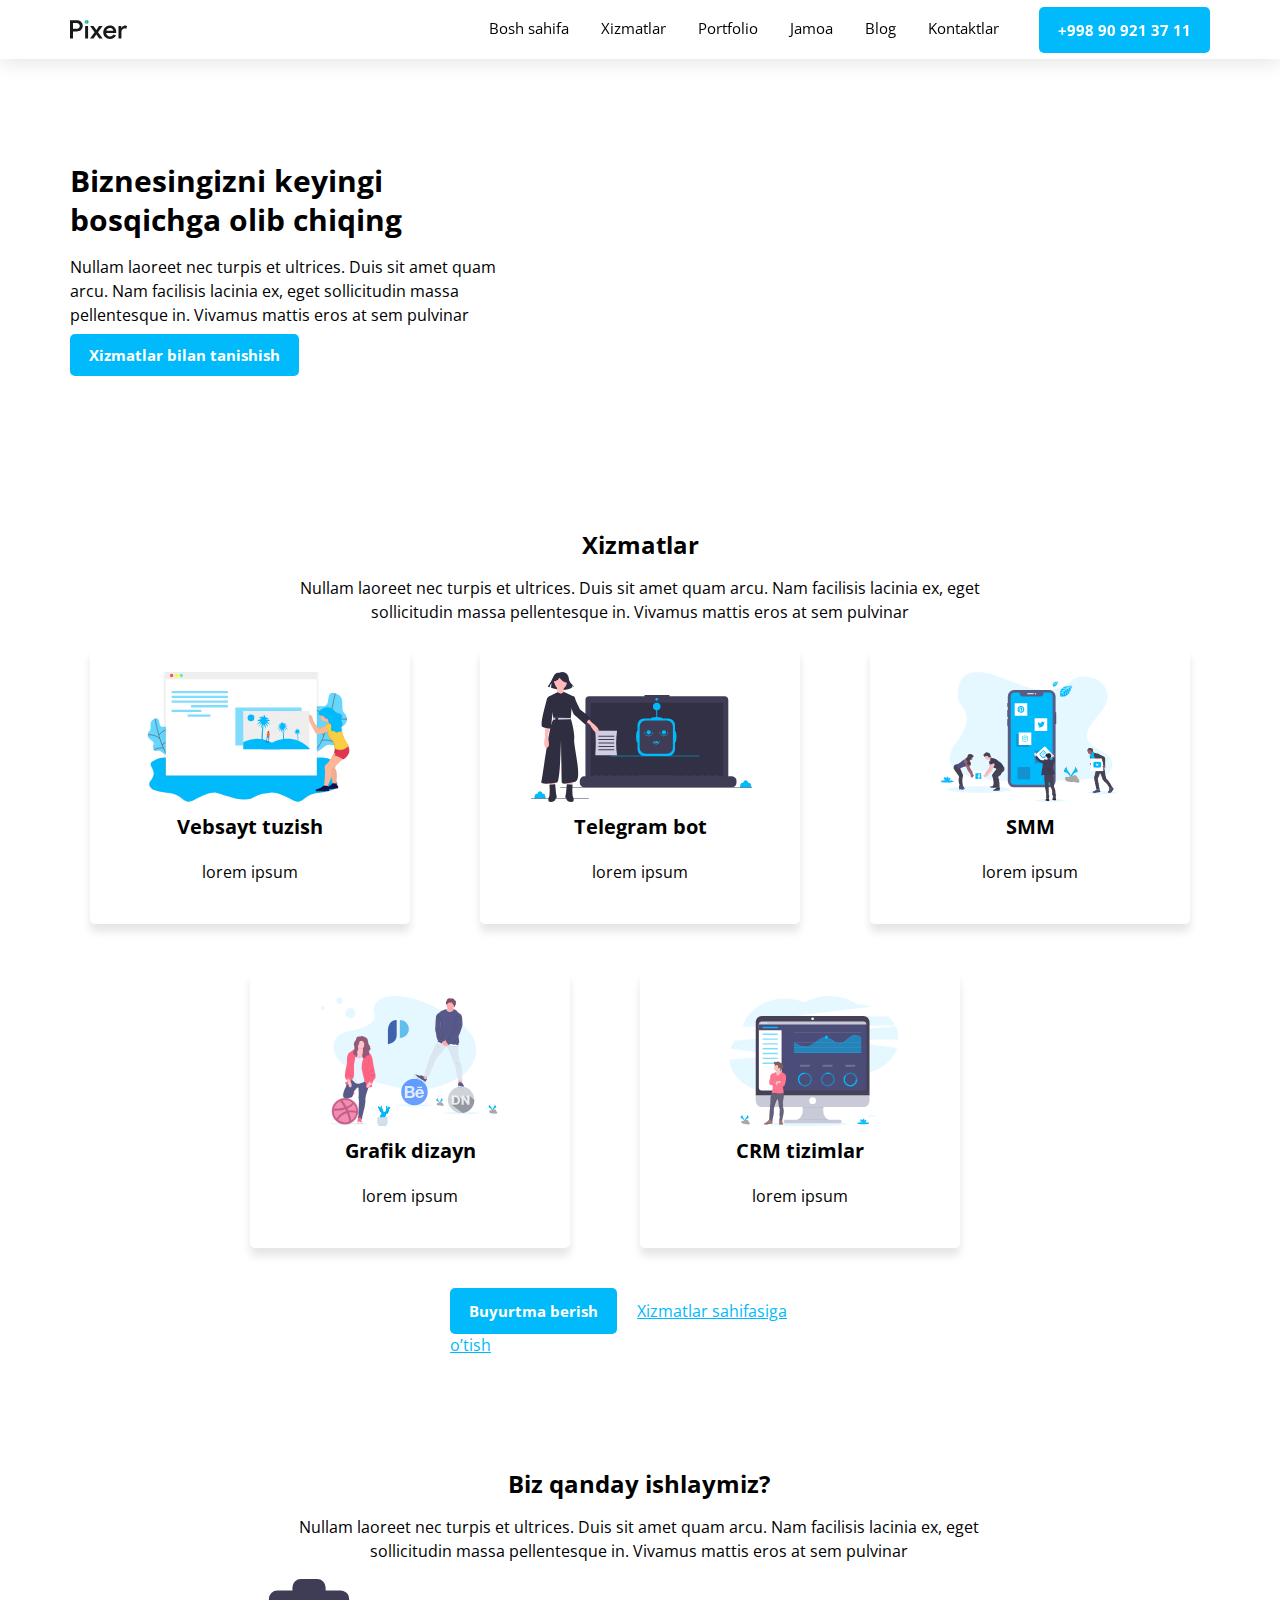
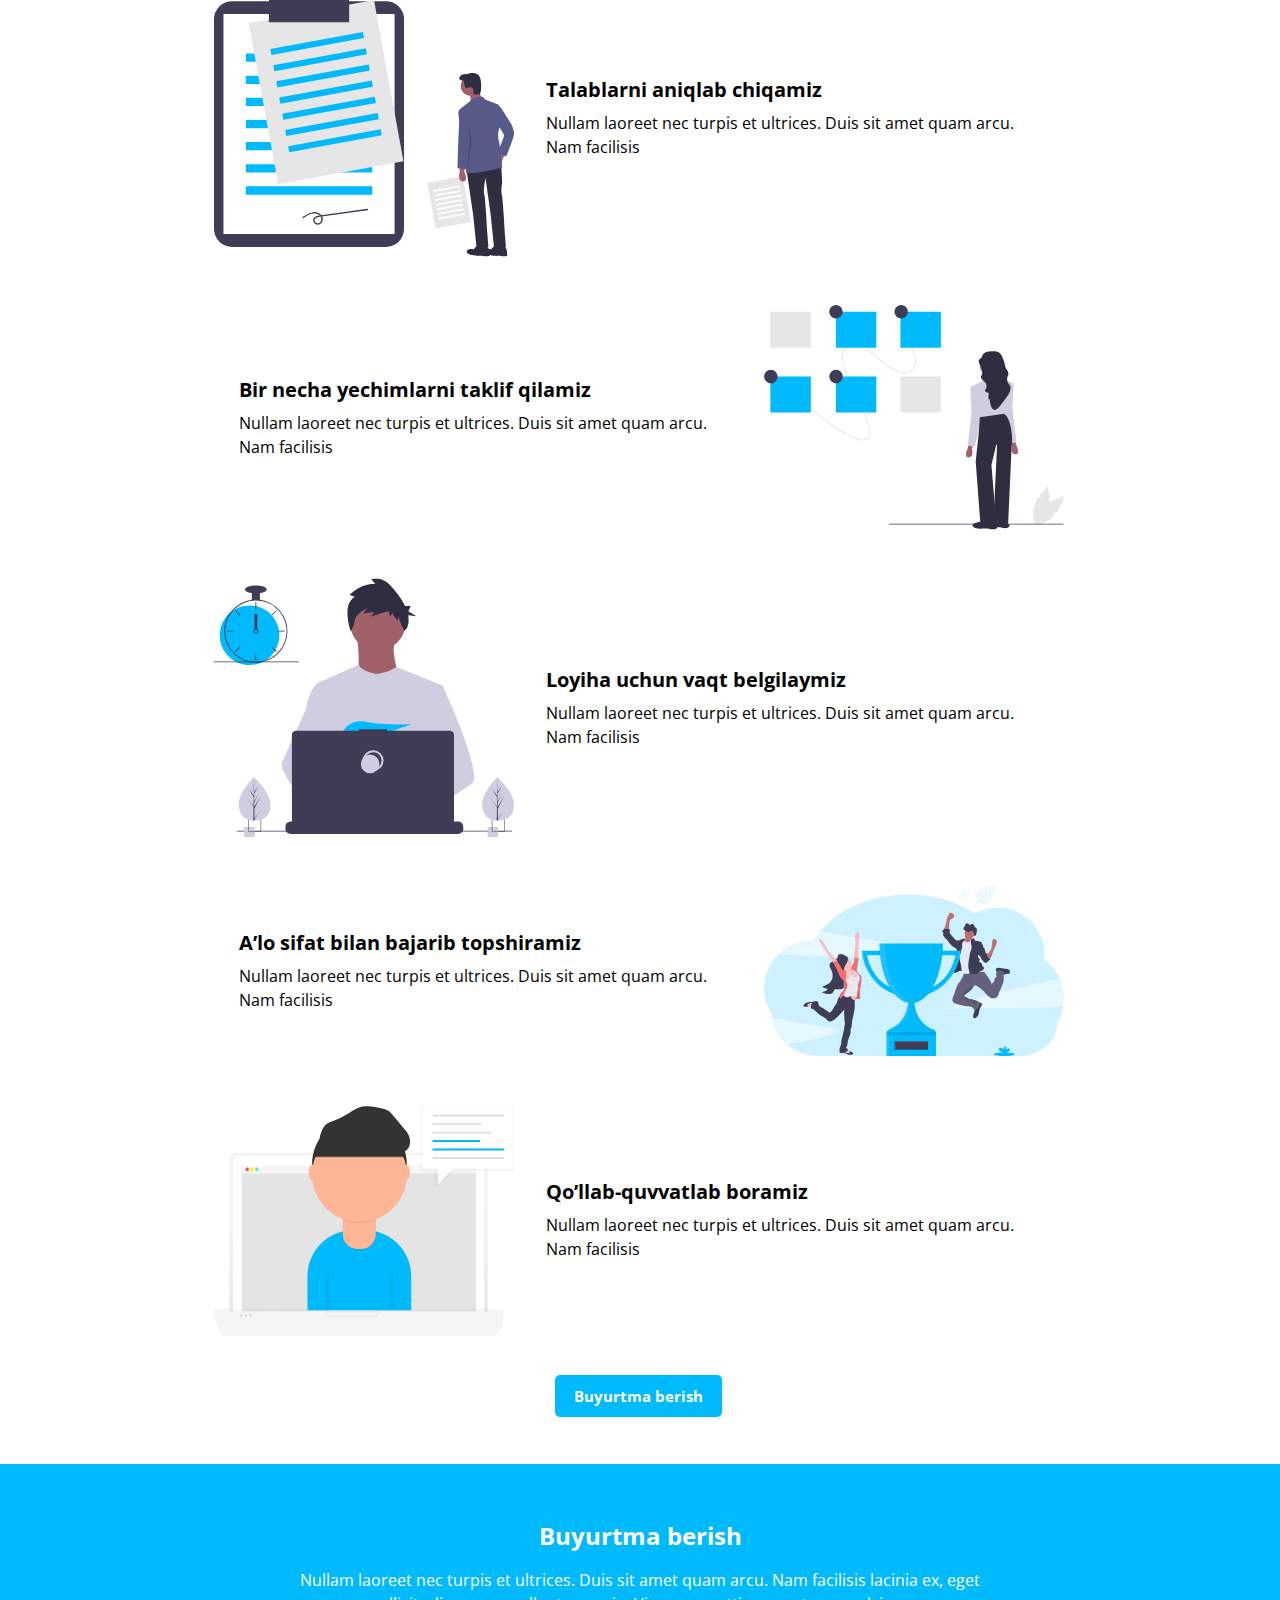
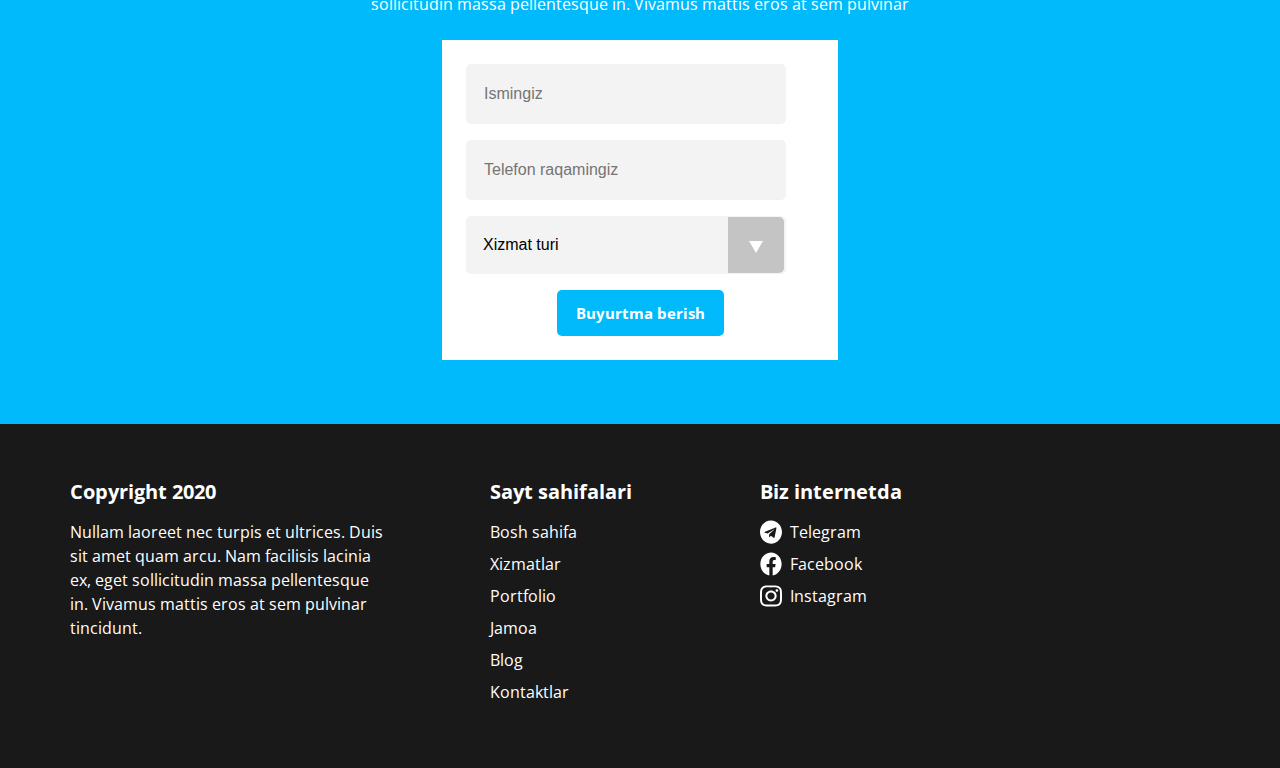
==== commit e3c1dfd2: "Complete" ====
--- a/index.html
+++ b/index.html
@@ -6,7 +6,7 @@
     <meta name="viewport" content="width=device-width, initial-scale=1.0">
     <title>Pixer</title>
     <!-- <link rel="stylesheet" href="./css/normalize.css"> -->
-    <!-- <link rel="stylesheet" href="./css/main.css"> -->
+    <link rel="stylesheet" href="./css/main.css">
     <!-- <link rel="stylesheet" href="./css/main.min.css"> -->
 </head>
 <body>
--- a/css/main.css
+++ b/css/main.css
@@ -138,7 +138,7 @@
 
 .nav-services-list {
     position: absolute;
-    top: 55px;
+    top: 60px;
     left: -17px;
     display: none;
     margin: 0px;
